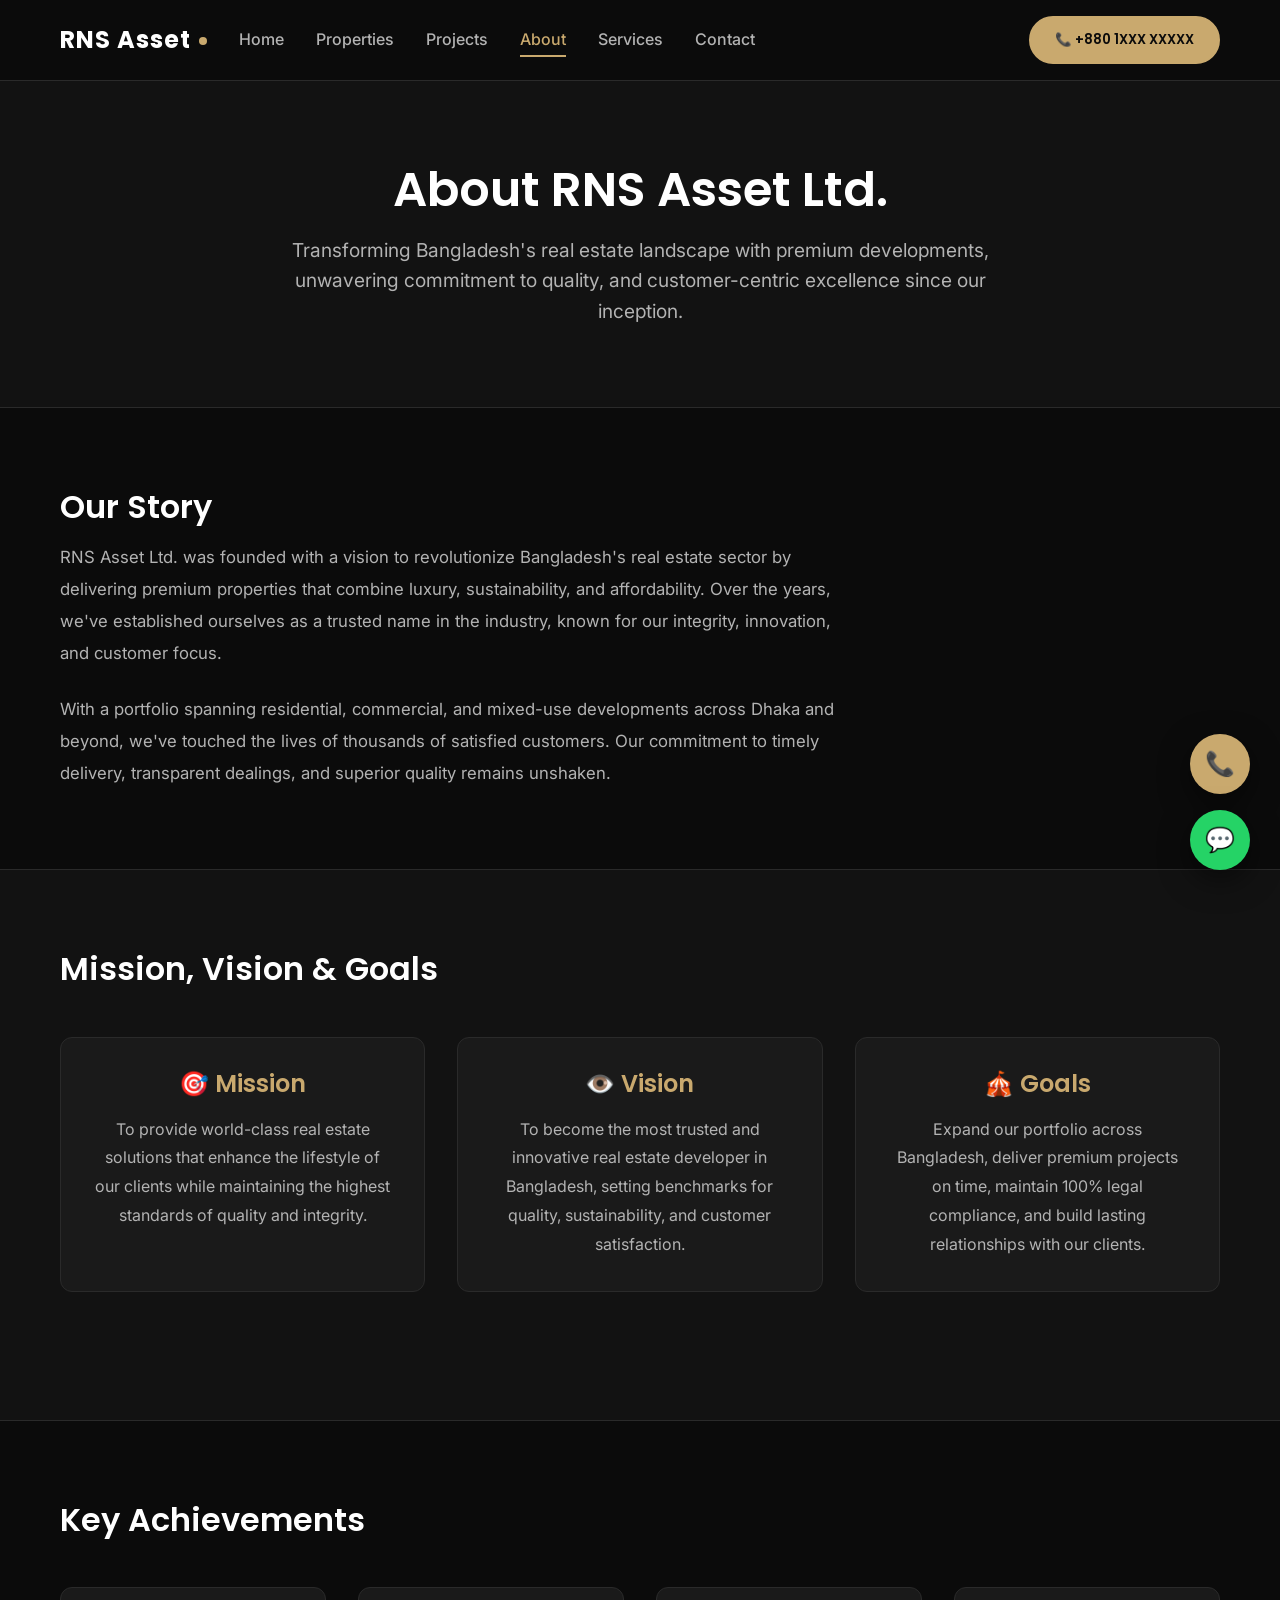
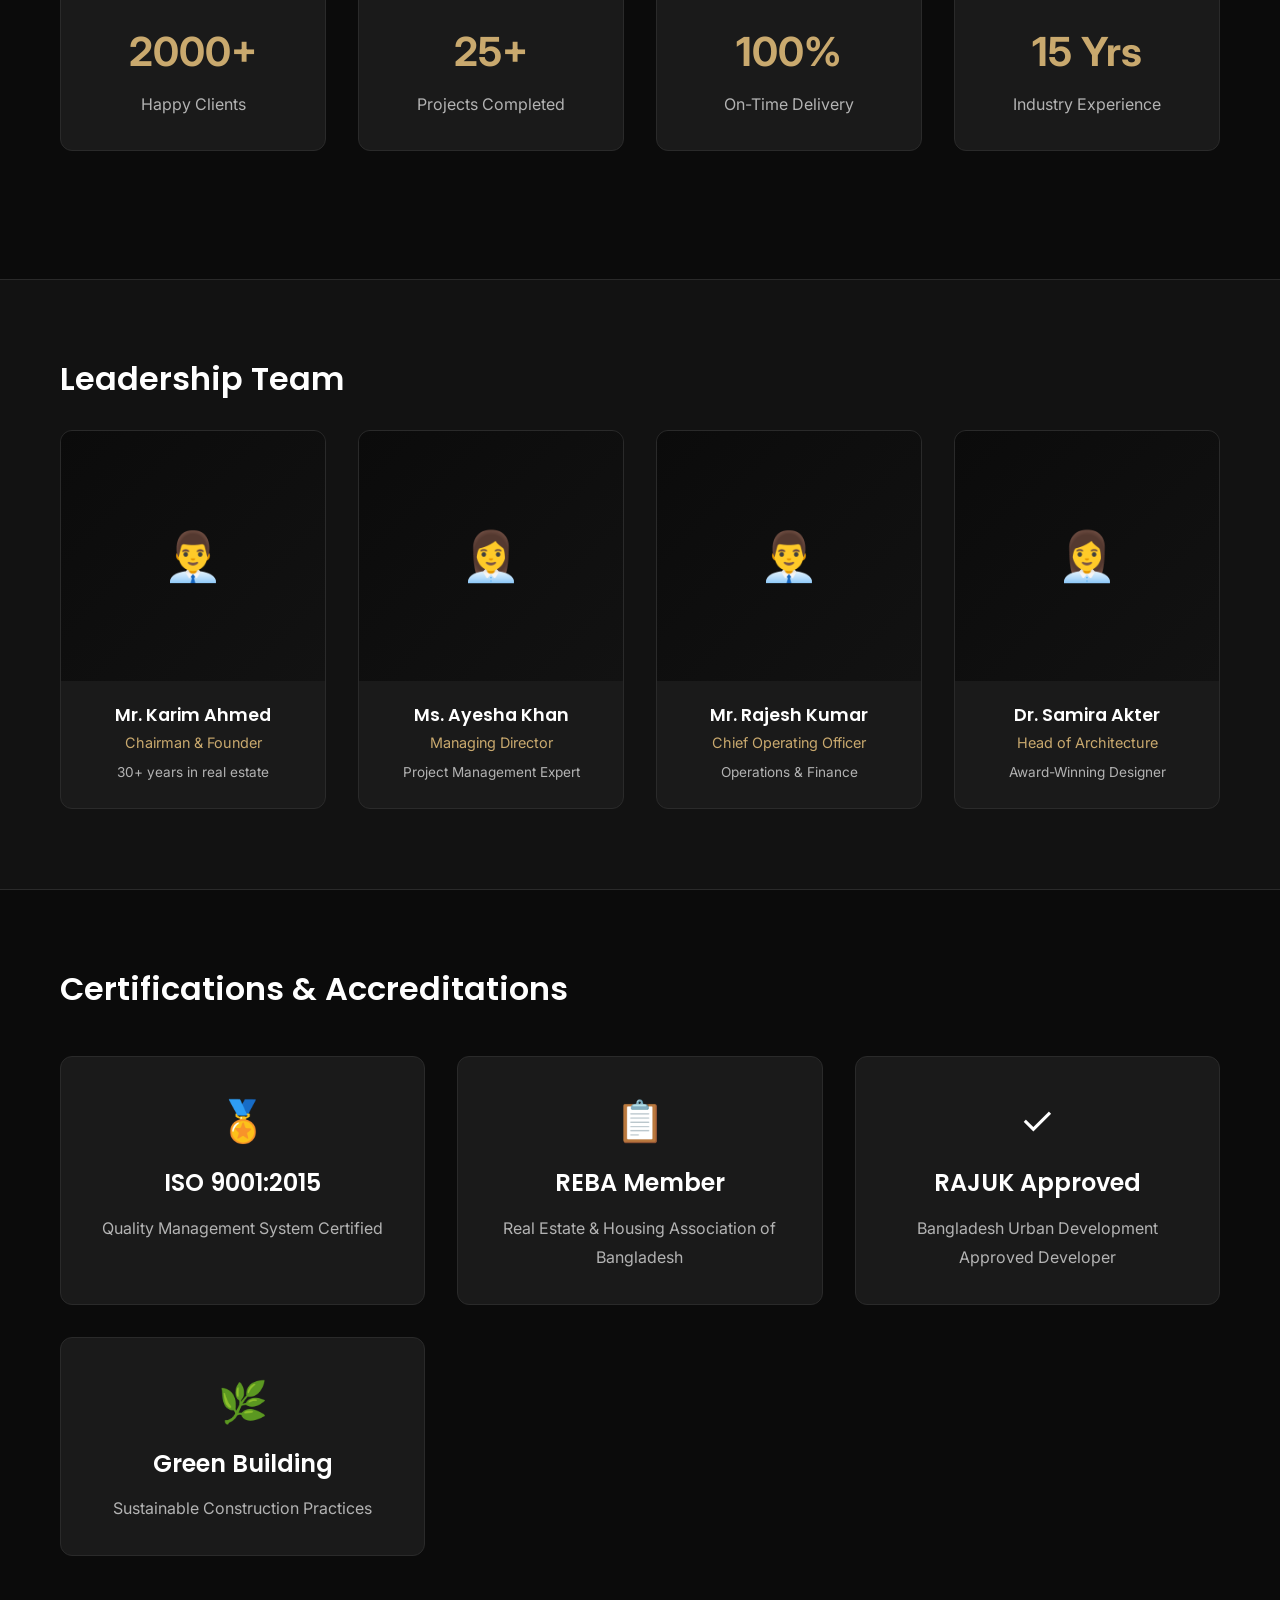
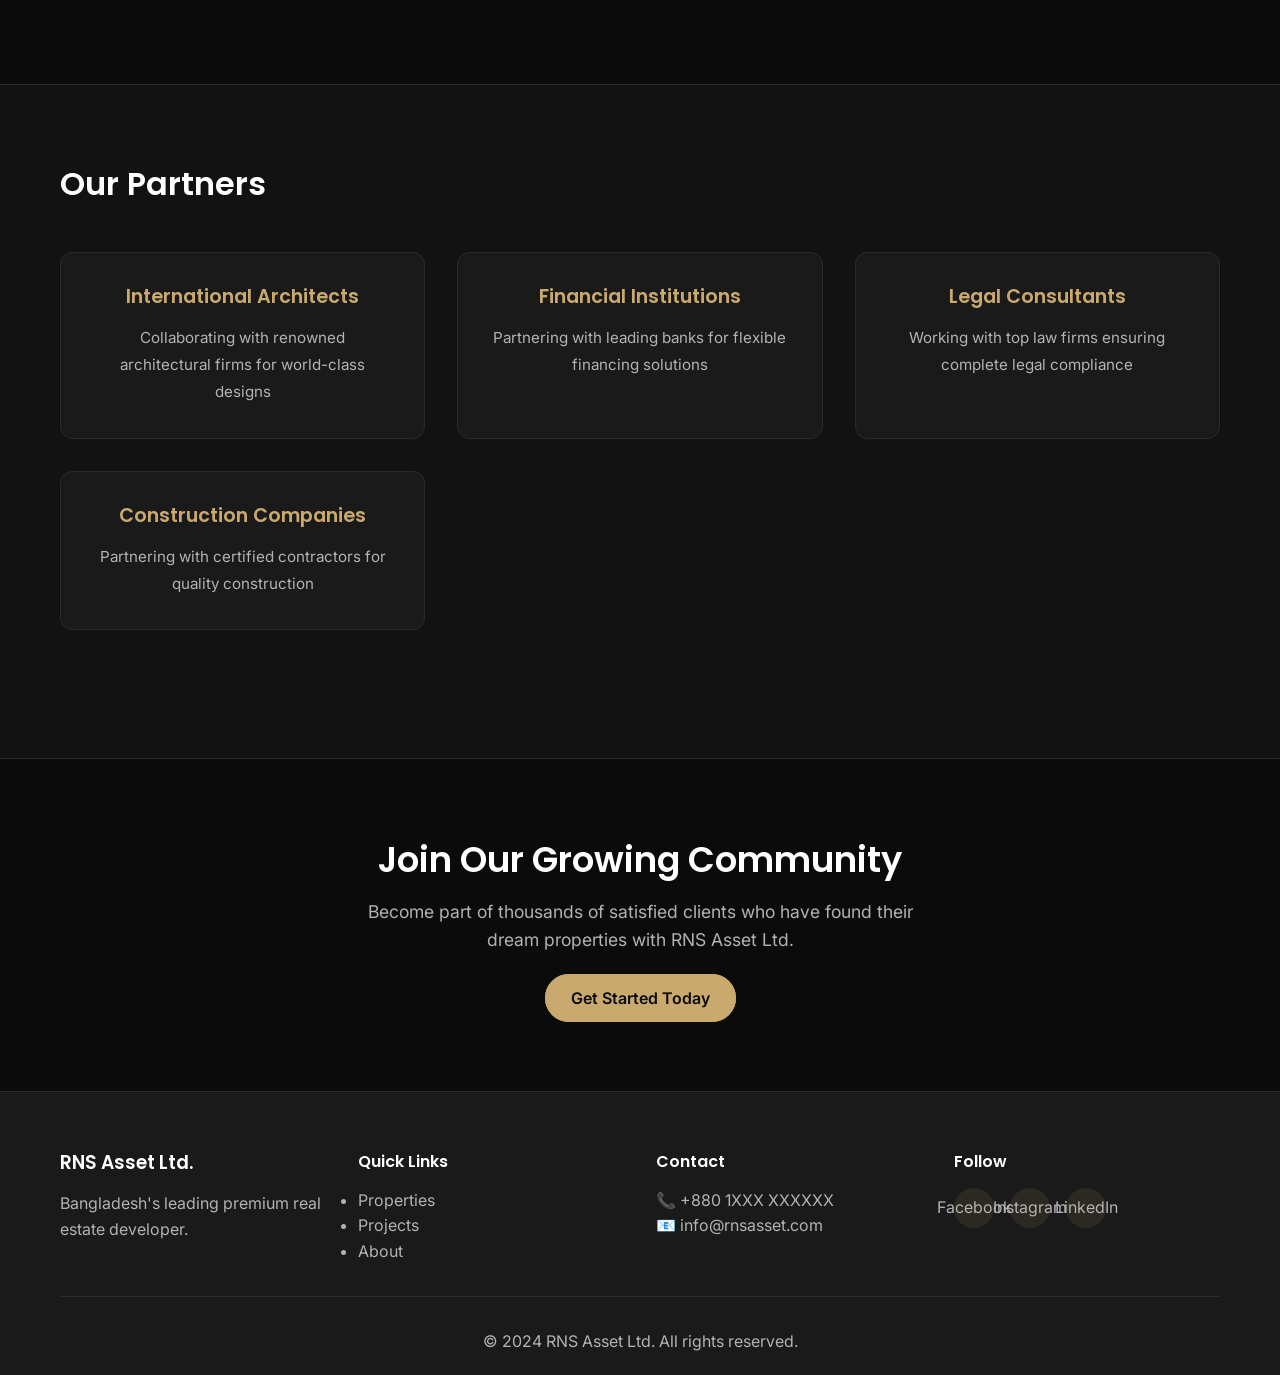
==== about.html @ ce6c6e33 "add updated code" ====
<!DOCTYPE html>
<html lang="en">
<head>
    <meta charset="UTF-8">
    <meta name="viewport" content="width=device-width, initial-scale=1.0">
    <title>About Us - RNS Asset Ltd.</title>
    <link rel="preconnect" href="https://fonts.googleapis.com">
    <link rel="preconnect" href="https://fonts.gstatic.com" crossorigin>
    <link href="https://fonts.googleapis.com/css2?family=Poppins:wght@300;400;500;600;700&family=Inter:wght@300;400;500;600&display=swap" rel="stylesheet">
    <link rel="stylesheet" href="styles.css">
    <style>
        .about-hero {
            padding: 80px 0;
            text-align: center;
        }

        .about-hero h1 {
            font-size: 3rem;
            margin-bottom: 1rem;
        }

        .about-hero p {
            font-size: 1.2rem;
            color: var(--text-secondary);
            max-width: 700px;
            margin: 0 auto;
        }

        .mission-vision-goals {
            display: grid;
            grid-template-columns: repeat(auto-fit, minmax(300px, 1fr));
            gap: 2rem;
            margin: 3rem 0;
        }

        .mvg-card {
            background-color: var(--card-bg);
            border: 1px solid var(--border-color);
            border-radius: 12px;
            padding: 2rem;
            text-align: center;
        }

        .mvg-card h3 {
            font-size: 1.5rem;
            margin-bottom: 1rem;
            color: var(--accent);
        }

        .mvg-card p {
            color: var(--text-secondary);
            line-height: 1.8;
        }

        .team-grid {
            display: grid;
            grid-template-columns: repeat(auto-fit, minmax(250px, 1fr));
            gap: 2rem;
            margin-top: 2rem;
        }

        .team-member {
            background-color: var(--card-bg);
            border: 1px solid var(--border-color);
            border-radius: 12px;
            overflow: hidden;
            transition: var(--transition);
            text-align: center;
        }

        .team-member:hover {
            transform: translateY(-5px);
            border-color: var(--accent);
        }

        .team-member-avatar {
            width: 100%;
            height: 250px;
            background: linear-gradient(135deg, var(--primary-bg), var(--secondary-bg));
            display: flex;
            align-items: center;
            justify-content: center;
            font-size: 3rem;
        }

        .team-member-info {
            padding: 1.5rem;
        }

        .team-member-info h4 {
            font-size: 1.1rem;
            margin-bottom: 0.3rem;
        }

        .team-member-info p {
            color: var(--accent);
            font-size: 0.9rem;
        }

        .stats-grid {
            display: grid;
            grid-template-columns: repeat(auto-fit, minmax(200px, 1fr));
            gap: 2rem;
            margin: 3rem 0;
        }

        .stat {
            background-color: var(--card-bg);
            border: 1px solid var(--border-color);
            border-radius: 12px;
            padding: 2rem;
            text-align: center;
        }

        .stat-number {
            font-size: 2.5rem;
            font-weight: 700;
            color: var(--accent);
        }

        .stat-label {
            color: var(--text-secondary);
            margin-top: 0.5rem;
        }

        .page-title {
            font-size: 2rem;
            margin-bottom: 1rem;
        }

        section + section {
            border-top: 1px solid var(--border-color);
        }
    </style>
</head>
<body>
    <!-- Navigation -->
    <nav class="navbar">
        <div class="container">
            <div class="nav-wrapper">
                <div class="logo"><h1>RNS Asset</h1></div>
                <ul class="nav-menu" id="navMenu">
                    <li><a href="index.html">Home</a></li>
                    <li><a href="properties.html">Properties</a></li>
                    <li><a href="projects.html">Projects</a></li>
                    <li><a href="about.html" class="active">About</a></li>
                    <li><a href="services.html">Services</a></li>
                    <li><a href="contact.html">Contact</a></li>
                </ul>
                <button class="cta-button primary-btn">📞 +880 1XXX XXXXX</button>
                <div class="hamburger" id="hamburger">
                    <span></span><span></span><span></span>
                </div>
            </div>
        </div>
    </nav>

    <!-- About Hero -->
    <section style="background-color: var(--secondary-bg);">
        <div class="container">
            <div class="about-hero">
                <h1>About RNS Asset Ltd.</h1>
                <p>
                    Transforming Bangladesh's real estate landscape with premium developments,
                    unwavering commitment to quality, and customer-centric excellence since our inception.
                </p>
            </div>
        </div>
    </section>

    <!-- Company Overview -->
    <section style="background-color: var(--primary-bg); padding: 80px 0;">
        <div class="container">
            <h2 class="page-title">Our Story</h2>
            <p style="color: var(--text-secondary); line-height: 1.9; font-size: 1.05rem; max-width: 800px;">
                RNS Asset Ltd. was founded with a vision to revolutionize Bangladesh's real estate sector by delivering premium properties
                that combine luxury, sustainability, and affordability. Over the years, we've established ourselves as a trusted name in the industry,
                known for our integrity, innovation, and customer focus.
            </p>
            <p style="color: var(--text-secondary); line-height: 1.9; font-size: 1.05rem; max-width: 800px; margin-top: 1.5rem;">
                With a portfolio spanning residential, commercial, and mixed-use developments across Dhaka and beyond, we've touched the lives
                of thousands of satisfied customers. Our commitment to timely delivery, transparent dealings, and superior quality remains unshaken.
            </p>
        </div>
    </section>

    <!-- Mission, Vision, Goals -->
    <section style="background-color: var(--secondary-bg); padding: 80px 0;">
        <div class="container">
            <h2 class="page-title">Mission, Vision & Goals</h2>
            <div class="mission-vision-goals">
                <div class="mvg-card">
                    <h3>🎯 Mission</h3>
                    <p>
                        To provide world-class real estate solutions that enhance the lifestyle of our clients
                        while maintaining the highest standards of quality and integrity.
                    </p>
                </div>
                <div class="mvg-card">
                    <h3>👁️ Vision</h3>
                    <p>
                        To become the most trusted and innovative real estate developer in Bangladesh,
                        setting benchmarks for quality, sustainability, and customer satisfaction.
                    </p>
                </div>
                <div class="mvg-card">
                    <h3>🎪 Goals</h3>
                    <p>
                        Expand our portfolio across Bangladesh, deliver premium projects on time,
                        maintain 100% legal compliance, and build lasting relationships with our clients.
                    </p>
                </div>
            </div>
        </div>
    </section>

    <!-- Key Achievements -->
    <section style="background-color: var(--primary-bg); padding: 80px 0;">
        <div class="container">
            <h2 class="page-title">Key Achievements</h2>
            <div class="stats-grid">
                <div class="stat">
                    <div class="stat-number">2000+</div>
                    <div class="stat-label">Happy Clients</div>
                </div>
                <div class="stat">
                    <div class="stat-number">25+</div>
                    <div class="stat-label">Projects Completed</div>
                </div>
                <div class="stat">
                    <div class="stat-number">100%</div>
                    <div class="stat-label">On-Time Delivery</div>
                </div>
                <div class="stat">
                    <div class="stat-number">15 Yrs</div>
                    <div class="stat-label">Industry Experience</div>
                </div>
            </div>
        </div>
    </section>

    <!-- Management Team -->
    <section style="background-color: var(--secondary-bg); padding: 80px 0;">
        <div class="container">
            <h2 class="page-title">Leadership Team</h2>
            <div class="team-grid">
                <div class="team-member">
                    <div class="team-member-avatar">👨‍💼</div>
                    <div class="team-member-info">
                        <h4>Mr. Karim Ahmed</h4>
                        <p>Chairman & Founder</p>
                        <p style="color: var(--text-secondary); font-size: 0.85rem; margin-top: 0.5rem;">
                            30+ years in real estate
                        </p>
                    </div>
                </div>
                <div class="team-member">
                    <div class="team-member-avatar">👩‍💼</div>
                    <div class="team-member-info">
                        <h4>Ms. Ayesha Khan</h4>
                        <p>Managing Director</p>
                        <p style="color: var(--text-secondary); font-size: 0.85rem; margin-top: 0.5rem;">
                            Project Management Expert
                        </p>
                    </div>
                </div>
                <div class="team-member">
                    <div class="team-member-avatar">👨‍💼</div>
                    <div class="team-member-info">
                        <h4>Mr. Rajesh Kumar</h4>
                        <p>Chief Operating Officer</p>
                        <p style="color: var(--text-secondary); font-size: 0.85rem; margin-top: 0.5rem;">
                            Operations & Finance
                        </p>
                    </div>
                </div>
                <div class="team-member">
                    <div class="team-member-avatar">👩‍💼</div>
                    <div class="team-member-info">
                        <h4>Dr. Samira Akter</h4>
                        <p>Head of Architecture</p>
                        <p style="color: var(--text-secondary); font-size: 0.85rem; margin-top: 0.5rem;">
                            Award-Winning Designer
                        </p>
                    </div>
                </div>
            </div>
        </div>
    </section>

    <!-- Certifications -->
    <section style="background-color: var(--primary-bg); padding: 80px 0;">
        <div class="container">
            <h2 class="page-title">Certifications & Accreditations</h2>
            <div class="mission-vision-goals">
                <div class="mvg-card">
                    <div style="font-size: 2.5rem; margin-bottom: 1rem;">🏅</div>
                    <h3 style="color: var(--text-primary);">ISO 9001:2015</h3>
                    <p>Quality Management System Certified</p>
                </div>
                <div class="mvg-card">
                    <div style="font-size: 2.5rem; margin-bottom: 1rem;">📋</div>
                    <h3 style="color: var(--text-primary);">REBA Member</h3>
                    <p>Real Estate & Housing Association of Bangladesh</p>
                </div>
                <div class="mvg-card">
                    <div style="font-size: 2.5rem; margin-bottom: 1rem;">✓</div>
                    <h3 style="color: var(--text-primary);">RAJUK Approved</h3>
                    <p>Bangladesh Urban Development Approved Developer</p>
                </div>
                <div class="mvg-card">
                    <div style="font-size: 2.5rem; margin-bottom: 1rem;">🌿</div>
                    <h3 style="color: var(--text-primary);">Green Building</h3>
                    <p>Sustainable Construction Practices</p>
                </div>
            </div>
        </div>
    </section>

    <!-- Partners -->
    <section style="background-color: var(--secondary-bg); padding: 80px 0;">
        <div class="container">
            <h2 class="page-title">Our Partners</h2>
            <div class="mission-vision-goals">
                <div class="mvg-card">
                    <h3 style="color: var(--accent); font-size: 1.2rem;">International Architects</h3>
                    <p style="font-size: 0.95rem;">Collaborating with renowned architectural firms for world-class designs</p>
                </div>
                <div class="mvg-card">
                    <h3 style="color: var(--accent); font-size: 1.2rem;">Financial Institutions</h3>
                    <p style="font-size: 0.95rem;">Partnering with leading banks for flexible financing solutions</p>
                </div>
                <div class="mvg-card">
                    <h3 style="color: var(--accent); font-size: 1.2rem;">Legal Consultants</h3>
                    <p style="font-size: 0.95rem;">Working with top law firms ensuring complete legal compliance</p>
                </div>
                <div class="mvg-card">
                    <h3 style="color: var(--accent); font-size: 1.2rem;">Construction Companies</h3>
                    <p style="font-size: 0.95rem;">Partnering with certified contractors for quality construction</p>
                </div>
            </div>
        </div>
    </section>

    <!-- CTA -->
    <section style="background-color: var(--primary-bg); padding: 80px 0; text-align: center;">
        <div class="container">
            <h2 style="font-size: 2.2rem; margin-bottom: 1rem;">Join Our Growing Community</h2>
            <p style="color: var(--text-secondary); font-size: 1.1rem; margin-bottom: 2rem; max-width: 600px; margin-left: auto; margin-right: auto;">
                Become part of thousands of satisfied clients who have found their dream properties with RNS Asset Ltd.
            </p>
            <a href="contact.html" class="cta-button primary-btn">Get Started Today</a>
        </div>
    </section>

    <!-- Footer -->
    <footer class="footer">
        <div class="container">
            <div class="footer-grid">
                <div class="footer-col">
                    <h3>RNS Asset Ltd.</h3>
                    <p>Bangladesh's leading premium real estate developer.</p>
                </div>
                <div class="footer-col">
                    <h4>Quick Links</h4>
                    <ul>
                        <li><a href="properties.html">Properties</a></li>
                        <li><a href="projects.html">Projects</a></li>
                        <li><a href="about.html">About</a></li>
                    </ul>
                </div>
                <div class="footer-col">
                    <h4>Contact</h4>
                    <p>📞 +880 1XXX XXXXXX</p>
                    <p>📧 info@rnsasset.com</p>
                </div>
                <div class="footer-col">
                    <h4>Follow</h4>
                    <div class="social-links">
                        <a href="#">Facebook</a>
                        <a href="#">Instagram</a>
                        <a href="#">LinkedIn</a>
                    </div>
                </div>
            </div>
            <div class="footer-bottom">
                <p>&copy; 2024 RNS Asset Ltd. All rights reserved.</p>
            </div>
        </div>
    </footer>

    <div class="floating-cta" id="floatingCta">
        <a href="tel:+8801700000000" class="floating-btn call">📞</a>
        <a href="https://wa.me/8801700000000" class="floating-btn whatsapp">💬</a>
    </div>

    <script src="script.js"></script>
</body>
</html>
---- styles.css ----
/* ====================================
   DARK LUXURY REAL ESTATE THEME
   RNS Asset Ltd. - Bangladesh
   ==================================== */

/* CSS Variables */
:root {
    --primary-bg: #0B0B0B;
    --secondary-bg: #121212;
    --card-bg: #1A1A1A;
    --text-primary: #FFFFFF;
    --text-secondary: #B3B3B3;
    --accent: #C9A96E;
    --accent-hover: #D4B896;
    --border-color: #2A2A2A;
    --transition: all 0.3s ease;
}

/* Reset & Base Styles */
* {
    margin: 0;
    padding: 0;
    box-sizing: border-box;
}

html {
    scroll-behavior: smooth;
    font-size: 16px;
}

body {
    font-family: 'Inter', sans-serif;
    background-color: var(--primary-bg);
    color: var(--text-primary);
    line-height: 1.6;
    overflow-x: hidden;
}

h1, h2, h3, h4, h5, h6 {
    font-family: 'Poppins', sans-serif;
    font-weight: 600;
    line-height: 1.2;
}

a {
    color: inherit;
    text-decoration: none;
    transition: var(--transition);
}

button {
    cursor: pointer;
    border: none;
    font-family: 'Poppins', sans-serif;
}

.container {
    max-width: 1200px;
    margin: 0 auto;
    padding: 0 20px;
}

/* ====================================
   NAVIGATION
   ==================================== */

.navbar {
    position: sticky;
    top: 0;
    z-index: 1000;
    background-color: var(--primary-bg);
    border-bottom: 1px solid var(--border-color);
    backdrop-filter: blur(10px);
    padding: 1rem 0;
}

.nav-wrapper {
    display: flex;
    justify-content: space-between;
    align-items: center;
    gap: 2rem;
}

.logo h1 {
    font-size: 1.5rem;
    color: var(--text-primary);
    font-weight: 700;
    letter-spacing: 1px;
}

.logo h1::after {
    content: '';
    display: inline-block;
    width: 8px;
    height: 8px;
    background-color: var(--accent);
    border-radius: 50%;
    margin-left: 0.5rem;
    vertical-align: middle;
}

.nav-menu {
    display: flex;
    list-style: none;
    gap: 2rem;
    flex: 1;
}

.nav-menu a {
    color: var(--text-secondary);
    font-weight: 500;
    position: relative;
    padding-bottom: 0.5rem;
}

.nav-menu a::after {
    content: '';
    position: absolute;
    bottom: 0;
    left: 0;
    width: 0;
    height: 2px;
    background-color: var(--accent);
    transition: width 0.3s ease;
}

.nav-menu a:hover::after,
.nav-menu a.active::after {
    width: 100%;
}

.nav-menu a:hover,
.nav-menu a.active {
    color: var(--accent);
}

.primary-btn {
    background-color: var(--accent);
    color: var(--primary-bg);
    padding: 0.75rem 1.5rem;
    border-radius: 50px;
    font-weight: 600;
    transition: var(--transition);
    border: 2px solid var(--accent);
    white-space: nowrap;
}

.primary-btn:hover {
    background-color: var(--accent-hover);
    border-color: var(--accent-hover);
    transform: translateY(-2px);
    box-shadow: 0 10px 30px rgba(201, 169, 110, 0.3);
}

.secondary-btn {
    background-color: transparent;
    color: var(--text-primary);
    border: 2px solid var(--accent);
    padding: 0.75rem 1.5rem;
    border-radius: 50px;
    font-weight: 600;
    transition: var(--transition);
}

.secondary-btn:hover {
    background-color: var(--accent);
    color: var(--primary-bg);
}

.hamburger {
    display: none;
    flex-direction: column;
    gap: 0.4rem;
    cursor: pointer;
}

.hamburger span {
    width: 25px;
    height: 3px;
    background-color: var(--text-primary);
    border-radius: 2px;
    transition: var(--transition);
}

/* ====================================
   HERO SECTION
   ==================================== */

.hero {
    position: relative;
    min-height: 100vh;
    display: flex;
    align-items: center;
    justify-content: center;
    background: linear-gradient(135deg, var(--primary-bg) 0%, var(--secondary-bg) 100%);
    overflow: hidden;
    padding: 100px 0 80px;
}

.hero-background {
    position: absolute;
    top: 0;
    left: 0;
    right: 0;
    bottom: 0;
    background:
        radial-gradient(circle at 20% 50%, rgba(201, 169, 110, 0.08) 0%, transparent 50%),
        radial-gradient(circle at 80% 80%, rgba(201, 169, 110, 0.05) 0%, transparent 50%);
    z-index: 0;
}

.hero .container {
    position: relative;
    z-index: 1;
}

.hero-content {
    max-width: 700px;
}

.hero-title {
    font-size: 3.5rem;
    font-weight: 700;
    line-height: 1.2;
    margin-bottom: 1.5rem;
    color: var(--text-primary);
}

.hero-subtitle {
    font-size: 1.2rem;
    color: var(--text-secondary);
    margin-bottom: 2.5rem;
    line-height: 1.8;
}

.search-bar {
    display: flex;
    gap: 0.5rem;
    flex-wrap: wrap;
    background-color: var(--card-bg);
    padding: 1.5rem;
    border-radius: 12px;
    border: 1px solid var(--border-color);
    box-shadow: 0 20px 60px rgba(0, 0, 0, 0.5);
}

.search-bar input,
.search-bar select {
    flex: 1;
    min-width: 150px;
    padding: 0.75rem 1rem;
    background-color: var(--secondary-bg);
    border: 1px solid var(--border-color);
    border-radius: 8px;
    color: var(--text-primary);
    font-family: 'Inter', sans-serif;
    transition: var(--transition);
}

.search-bar input::placeholder {
    color: var(--text-secondary);
}

.search-bar input:focus,
.search-bar select:focus {
    outline: none;
    border-color: var(--accent);
    background-color: rgba(201, 169, 110, 0.05);
}

/* ====================================
   FEATURED PROPERTIES SECTION
   ==================================== */

.featured-section {
    background-color: var(--secondary-bg);
    padding: 80px 0;
}

.section-header {
    text-align: center;
    margin-bottom: 3rem;
}

.section-header h2 {
    font-size: 2.5rem;
    margin-bottom: 0.5rem;
    color: var(--text-primary);
}

.section-header p {
    font-size: 1.1rem;
    color: var(--text-secondary);
}

.properties-grid {
    display: grid;
    grid-template-columns: repeat(auto-fit, minmax(350px, 1fr));
    gap: 2rem;
}

.property-card {
    background-color: var(--card-bg);
    border-radius: 12px;
    overflow: hidden;
    border: 1px solid var(--border-color);
    transition: var(--transition);
}

.property-card:hover {
    transform: translateY(-10px);
    border-color: var(--accent);
    box-shadow: 0 20px 50px rgba(201, 169, 110, 0.2);
}

.property-image {
    position: relative;
    height: 280px;
    background: linear-gradient(135deg, var(--primary-bg), var(--secondary-bg));
    display: flex;
    align-items: center;
    justify-content: center;
    overflow: hidden;
}

.image-placeholder {
    font-size: 4rem;
    opacity: 0.8;
    transition: var(--transition);
}

.property-card:hover .image-placeholder {
    transform: scale(1.1);
}

.property-badge {
    position: absolute;
    top: 1rem;
    left: 1rem;
    background-color: var(--accent);
    color: var(--primary-bg);
    padding: 0.5rem 1rem;
    border-radius: 50px;
    font-size: 0.85rem;
    font-weight: 600;
    text-transform: uppercase;
    letter-spacing: 0.5px;
}

.property-badge.new {
    background-color: #4CAF50;
}

.property-info {
    padding: 1.5rem;
}

.property-info h3 {
    font-size: 1.3rem;
    margin-bottom: 0.5rem;
    color: var(--text-primary);
}

.location {
    color: var(--text-secondary);
    font-size: 0.95rem;
    margin-bottom: 1.2rem;
}

.property-details {
    display: flex;
    justify-content: space-around;
    gap: 1rem;
    padding: 1rem 0;
    border-top: 1px solid var(--border-color);
    border-bottom: 1px solid var(--border-color);
    margin-bottom: 1rem;
    font-size: 0.9rem;
    font-weight: 600;
    color: var(--text-secondary);
    text-align: center;
}

.property-footer {
    display: flex;
    justify-content: space-between;
    align-items: center;
}

.price {
    font-size: 1.3rem;
    font-weight: 700;
    color: var(--accent);
}

.view-btn {
    color: var(--accent);
    font-weight: 600;
    font-size: 0.95rem;
    transition: var(--transition);
}

.view-btn:hover {
    color: var(--accent-hover);
    transform: translateX(5px);
}

/* ====================================
   WHY CHOOSE US SECTION
   ==================================== */

.why-choose-section {
    background-color: var(--primary-bg);
    padding: 80px 0;
}

.features-grid {
    display: grid;
    grid-template-columns: repeat(auto-fit, minmax(300px, 1fr));
    gap: 2rem;
}

.feature-card {
    background-color: var(--card-bg);
    padding: 2rem;
    border-radius: 12px;
    border: 1px solid var(--border-color);
    text-align: center;
    transition: var(--transition);
}

.feature-card:hover {
    background-color: rgba(201, 169, 110, 0.08);
    border-color: var(--accent);
    transform: translateY(-5px);
}

.feature-icon {
    font-size: 2.5rem;
    margin-bottom: 1rem;
    background-color: rgba(201, 169, 110, 0.1);
    width: 60px;
    height: 60px;
    display: flex;
    align-items: center;
    justify-content: center;
    border-radius: 50%;
    margin-left: auto;
    margin-right: auto;
}

.feature-card h3 {
    font-size: 1.2rem;
    margin-bottom: 0.8rem;
    color: var(--text-primary);
}

.feature-card p {
    color: var(--text-secondary);
    line-height: 1.6;
}

/* ====================================
   TESTIMONIALS SECTION
   ==================================== */

.testimonials-section {
    background-color: var(--secondary-bg);
    padding: 80px 0;
}

.testimonials-grid {
    display: grid;
    grid-template-columns: repeat(auto-fit, minmax(320px, 1fr));
    gap: 2rem;
}

.testimonial-card {
    background-color: var(--card-bg);
    padding: 2rem;
    border-radius: 12px;
    border: 1px solid var(--border-color);
    transition: var(--transition);
}

.testimonial-card:hover {
    border-color: var(--accent);
    transform: translateY(-5px);
}

.stars {
    color: var(--accent);
    font-size: 1.1rem;
    margin-bottom: 1rem;
    letter-spacing: 2px;
}

.testimonial-card p {
    color: var(--text-secondary);
    line-height: 1.8;
    margin-bottom: 1.5rem;
    font-style: italic;
}

.client-info h4 {
    color: var(--text-primary);
    margin-bottom: 0.3rem;
}

.client-info p {
    color: var(--accent);
    font-size: 0.9rem;
    font-style: normal;
}

/* ====================================
   CTA SECTION
   ==================================== */

.cta-section {
    background: linear-gradient(135deg, var(--card-bg), rgba(201, 169, 110, 0.1));
    padding: 80px 0;
    text-align: center;
    border-top: 1px solid var(--border-color);
    border-bottom: 1px solid var(--border-color);
}

.cta-section h2 {
    font-size: 2.2rem;
    margin-bottom: 1rem;
}

.cta-section p {
    color: var(--text-secondary);
    font-size: 1.1rem;
    margin-bottom: 2rem;
    max-width: 600px;
    margin-left: auto;
    margin-right: auto;
}

.cta-buttons {
    display: flex;
    gap: 1rem;
    justify-content: center;
    flex-wrap: wrap;
}

/* ====================================
   FAQ SECTION
   ==================================== */

.faq-section {
    background-color: var(--primary-bg);
    padding: 80px 0;
}

.faq-container {
    max-width: 700px;
    margin: 0 auto;
}

.faq-item {
    background-color: var(--card-bg);
    border: 1px solid var(--border-color);
    border-radius: 12px;
    padding: 1.5rem;
    margin-bottom: 1rem;
    cursor: pointer;
    transition: var(--transition);
}

.faq-item:hover {
    border-color: var(--accent);
}

.faq-question {
    color: var(--text-primary);
    font-size: 1rem;
    margin-bottom: 0.5rem;
    user-select: none;
}

.faq-question::before {
    content: '▶ ';
    color: var(--accent);
    margin-right: 0.5rem;
    transition: var(--transition);
}

.faq-item.active .faq-question::before {
    content: '▼ ';
    transform: rotate(180deg);
}

.faq-answer {
    color: var(--text-secondary);
    max-height: 0;
    overflow: hidden;
    transition: max-height 0.3s ease;
    line-height: 1.8;
}

.faq-item.active .faq-answer {
    max-height: 500px;
    margin-top: 1rem;
}

/* ====================================
   FOOTER
   ==================================== */

.footer {
    background-color: var(--card-bg);
    border-top: 1px solid var(--border-color);
    padding: 60px 0 20px;
}

.footer-grid {
    display: grid;
    grid-template-columns: repeat(auto-fit, minmax(250px, 1fr));
    gap: 2rem;
    margin-bottom: 2rem;
}

.footer-col h3, .footer-col h4 {
    color: var(--text-primary);
    margin-bottom: 1rem;
}

.footer-col p, .footer-col ul {
    color: var(--text-secondary);
}

.footer-col a {
    color: var(--text-secondary);
    transition: var(--transition);
}

.footer-col a:hover {
    color: var(--accent);
}

.social-links {
    display: flex;
    gap: 1rem;
}

.social-links a {
    display: inline-block;
    width: 40px;
    height: 40px;
    background-color: rgba(201, 169, 110, 0.1);
    border-radius: 50%;
    display: flex;
    align-items: center;
    justify-content: center;
    transition: var(--transition);
}

.social-links a:hover {
    background-color: var(--accent);
    color: var(--primary-bg);
}

.footer-bottom {
    border-top: 1px solid var(--border-color);
    padding-top: 2rem;
    text-align: center;
    color: var(--text-secondary);
}

/* ====================================
   FLOATING CTA
   ==================================== */

.floating-cta {
    position: fixed;
    bottom: 30px;
    right: 30px;
    display: flex;
    flex-direction: column;
    gap: 1rem;
    z-index: 999;
}

.floating-btn {
    width: 60px;
    height: 60px;
    border-radius: 50%;
    display: flex;
    align-items: center;
    justify-content: center;
    font-size: 1.5rem;
    transition: var(--transition);
    box-shadow: 0 10px 30px rgba(0, 0, 0, 0.5);
    text-decoration: none;
}

.floating-btn.call {
    background-color: var(--accent);
    color: var(--primary-bg);
}

.floating-btn.call:hover {
    background-color: var(--accent-hover);
    transform: scale(1.1) translateY(-5px);
}

.floating-btn.whatsapp {
    background-color: #25D366;
    color: white;
}

.floating-btn.whatsapp:hover {
    background-color: #1fa857;
    transform: scale(1.1) translateY(-5px);
}

/* ====================================
   RESPONSIVE DESIGN
   ==================================== */

@media (max-width: 768px) {
    .nav-menu {
        display: none;
    }

    .hamburger {
        display: flex;
    }

    .hero-title {
        font-size: 2rem;
    }

    .hero-subtitle {
        font-size: 1rem;
    }

    .search-bar {
        flex-direction: column;
    }

    .search-bar input,
    .search-bar select,
    .search-bar button {
        width: 100%;
    }

    .section-header h2 {
        font-size: 1.8rem;
    }

    .cta-section h2 {
        font-size: 1.5rem;
    }

    .properties-grid {
        grid-template-columns: 1fr;
    }

    .floating-cta {
        bottom: 20px;
        right: 20px;
    }

    .floating-btn {
        width: 50px;
        height: 50px;
        font-size: 1.2rem;
    }
}

@media (max-width: 480px) {
    .hero {
        min-height: 80vh;
        padding: 80px 0 60px;
    }

    .hero-title {
        font-size: 1.5rem;
    }

    .section-header h2 {
        font-size: 1.5rem;
    }

    .features-grid {
        grid-template-columns: 1fr;
    }

    .nav-wrapper {
        gap: 1rem;
    }

    .primary-btn {
        padding: 0.6rem 1rem;
        font-size: 0.9rem;
    }
}

/* Animations */
@keyframes slideInUp {
    from {
        opacity: 0;
        transform: translateY(30px);
    }
    to {
        opacity: 1;
        transform: translateY(0);
    }
}

.property-card, .feature-card, .testimonial-card {
    animation: slideInUp 0.6s ease-out forwards;
}

/* Smooth scrollbar */
::-webkit-scrollbar {
    width: 10px;
}

::-webkit-scrollbar-track {
    background: var(--secondary-bg);
}

::-webkit-scrollbar-thumb {
    background: var(--accent);
    border-radius: 5px;
}

::-webkit-scrollbar-thumb:hover {
    background: var(--accent-hover);
}
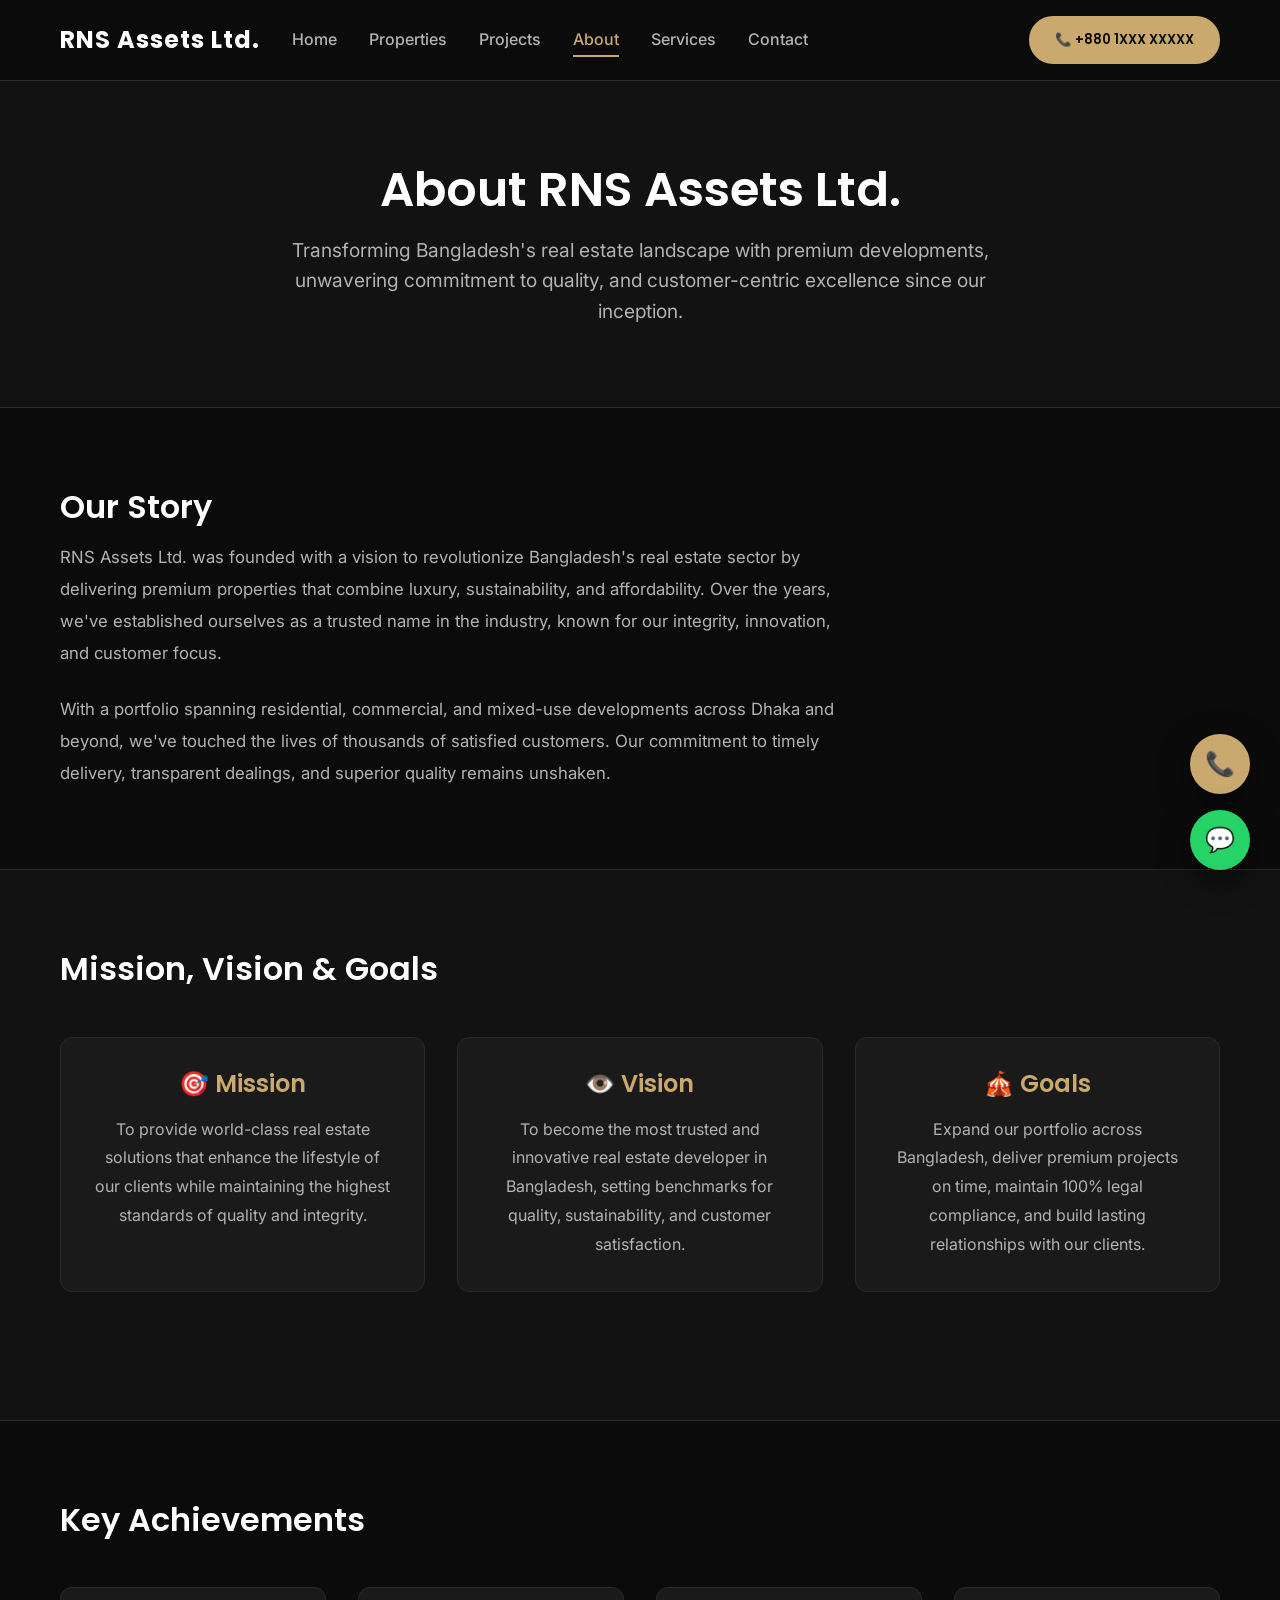
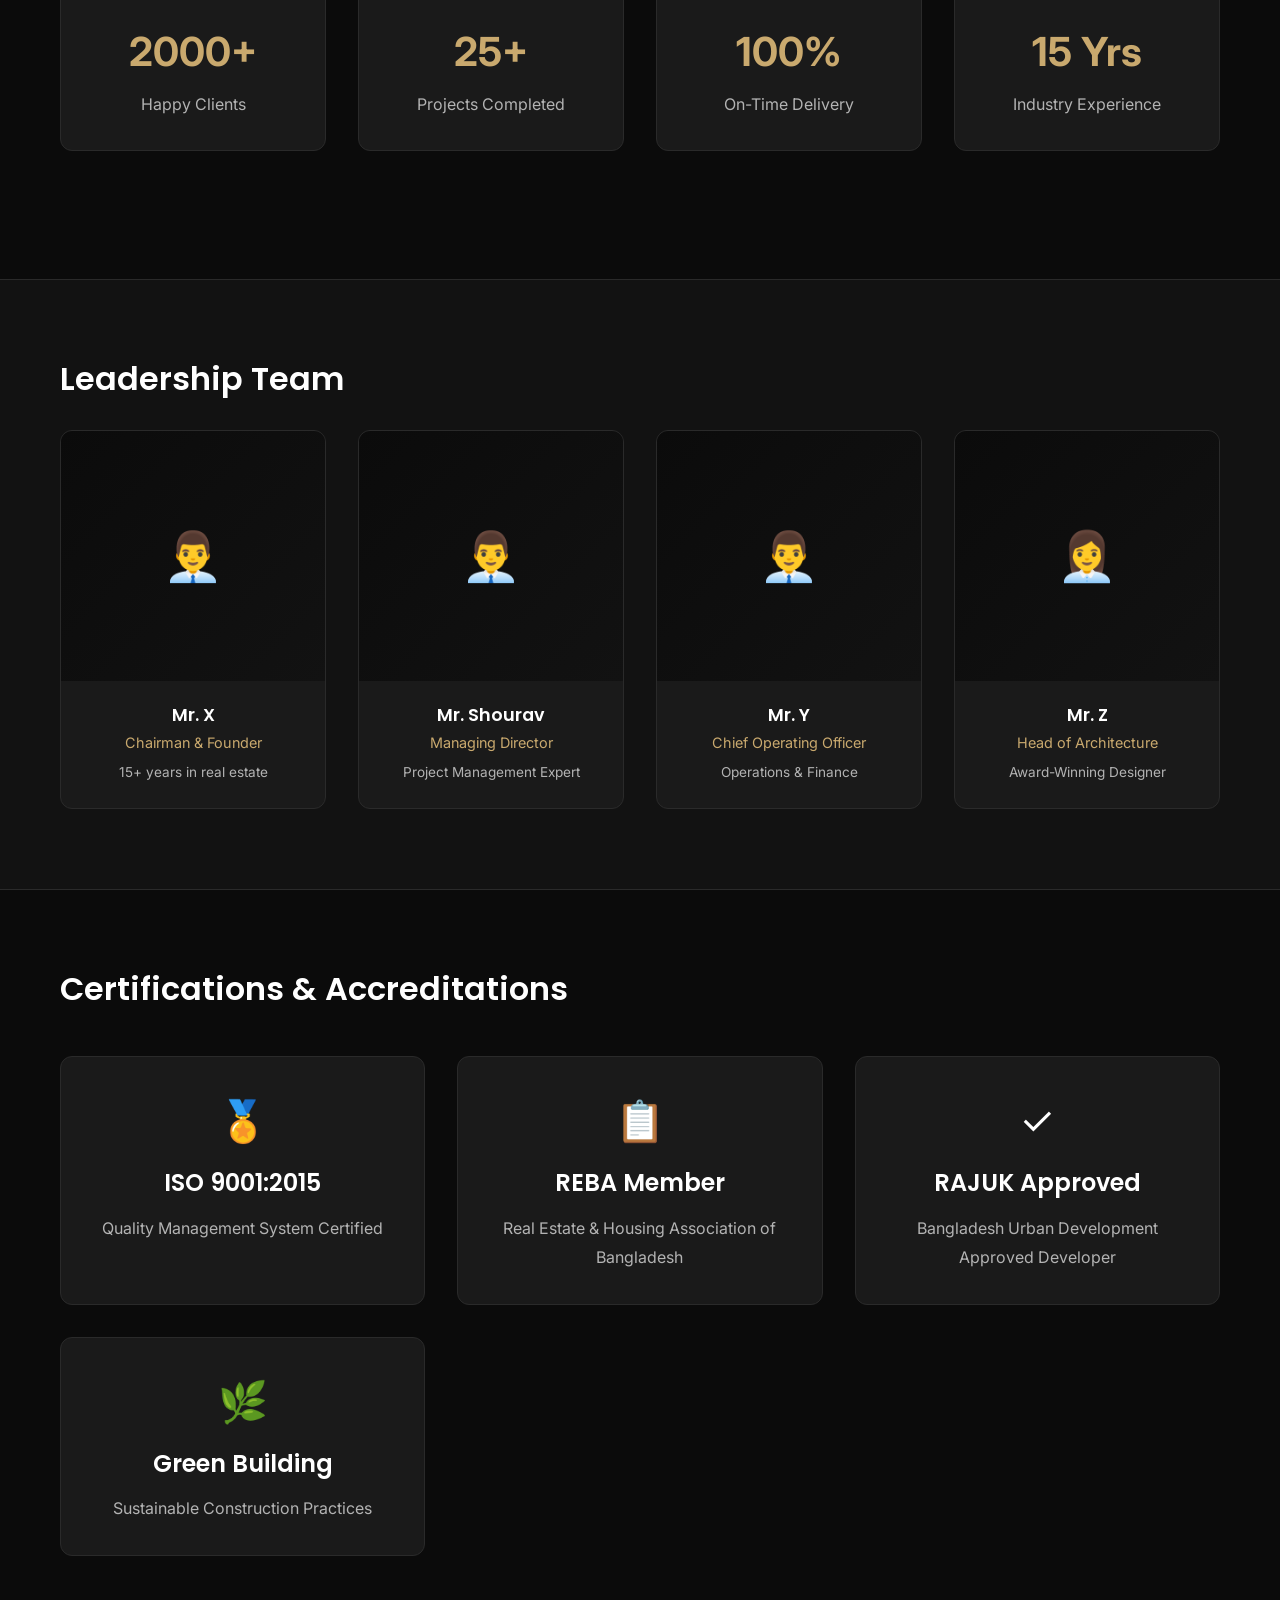
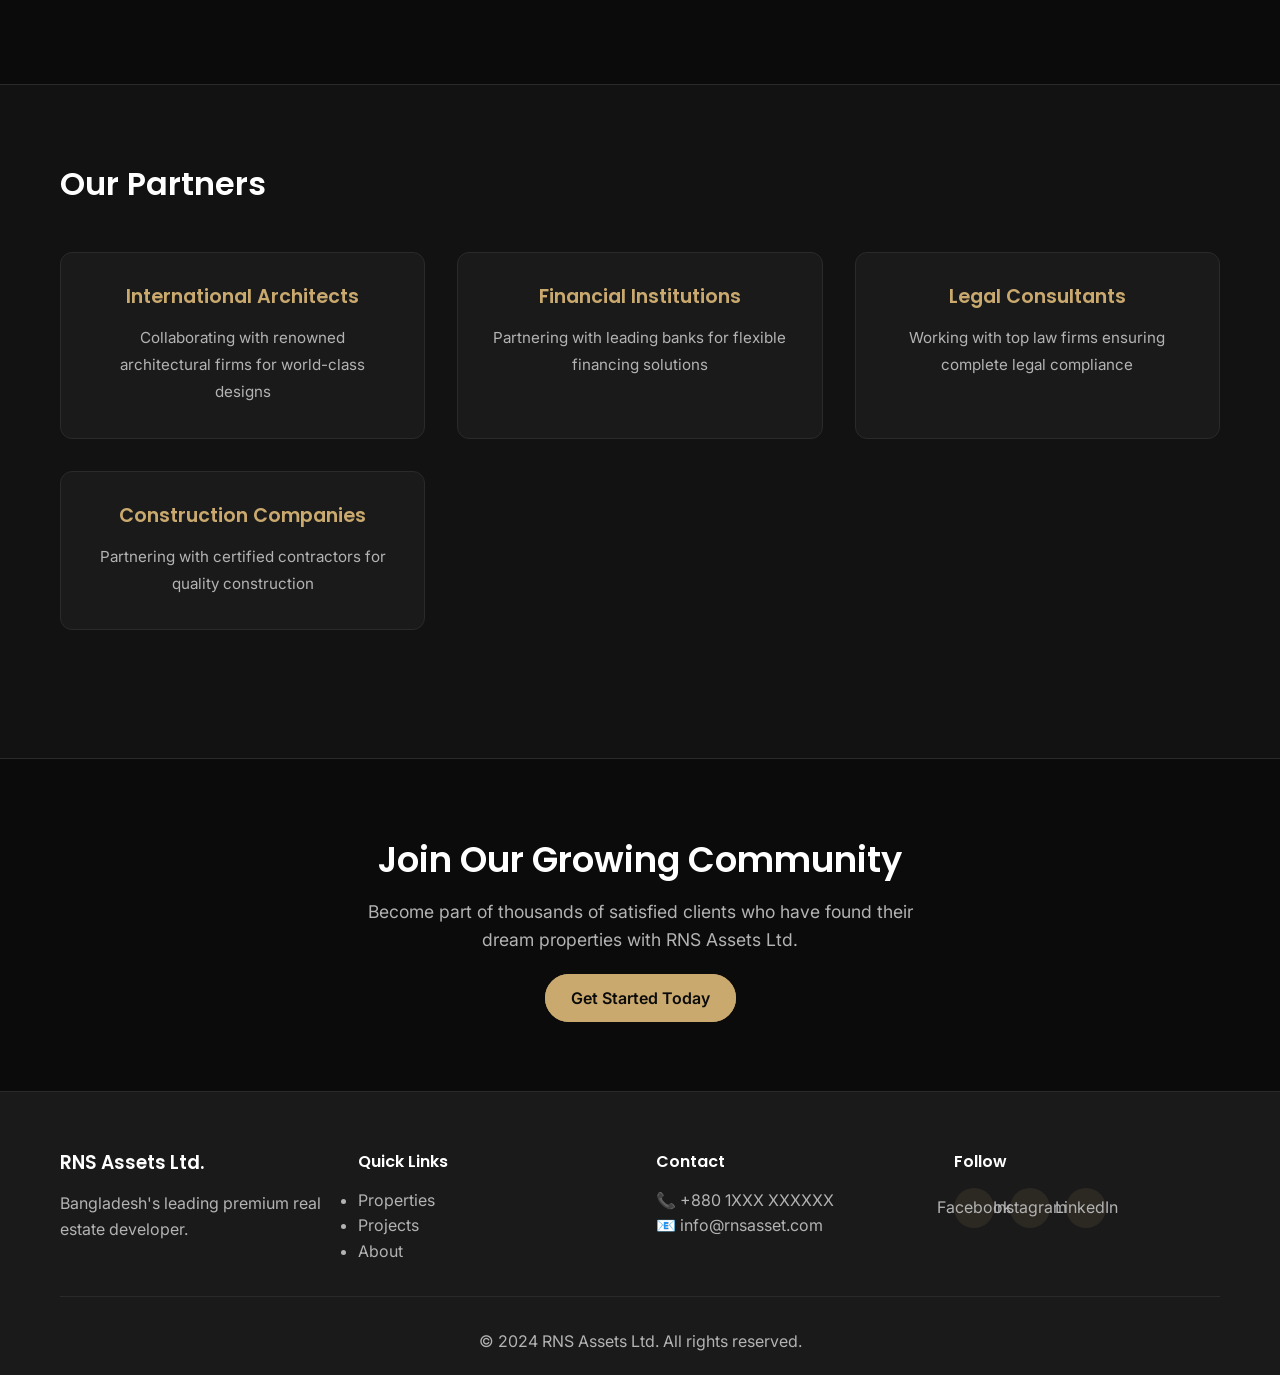
==== commit a7b91ecf: "add updated code" ====
--- a/about.html
+++ b/about.html
@@ -3,7 +3,7 @@
 <head>
     <meta charset="UTF-8">
     <meta name="viewport" content="width=device-width, initial-scale=1.0">
-    <title>About Us - RNS Asset Ltd.</title>
+    <title>About Us - RNS Assets Ltd.</title>
     <link rel="preconnect" href="https://fonts.googleapis.com">
     <link rel="preconnect" href="https://fonts.gstatic.com" crossorigin>
     <link href="https://fonts.googleapis.com/css2?family=Poppins:wght@300;400;500;600;700&family=Inter:wght@300;400;500;600&display=swap" rel="stylesheet">
@@ -138,7 +138,7 @@
     <nav class="navbar">
         <div class="container">
             <div class="nav-wrapper">
-                <div class="logo"><h1>RNS Asset</h1></div>
+                <a href="index.html" class="logo"><h1>RNS Assets Ltd.</h1></a>
                 <ul class="nav-menu" id="navMenu">
                     <li><a href="index.html">Home</a></li>
                     <li><a href="properties.html">Properties</a></li>
@@ -159,7 +159,7 @@
     <section style="background-color: var(--secondary-bg);">
         <div class="container">
             <div class="about-hero">
-                <h1>About RNS Asset Ltd.</h1>
+                <h1>About RNS Assets Ltd.</h1>
                 <p>
                     Transforming Bangladesh's real estate landscape with premium developments,
                     unwavering commitment to quality, and customer-centric excellence since our inception.
@@ -173,7 +173,7 @@
         <div class="container">
             <h2 class="page-title">Our Story</h2>
             <p style="color: var(--text-secondary); line-height: 1.9; font-size: 1.05rem; max-width: 800px;">
-                RNS Asset Ltd. was founded with a vision to revolutionize Bangladesh's real estate sector by delivering premium properties
+                RNS Assets Ltd. was founded with a vision to revolutionize Bangladesh's real estate sector by delivering premium properties
                 that combine luxury, sustainability, and affordability. Over the years, we've established ourselves as a trusted name in the industry,
                 known for our integrity, innovation, and customer focus.
             </p>
@@ -247,17 +247,17 @@
                 <div class="team-member">
                     <div class="team-member-avatar">👨‍💼</div>
                     <div class="team-member-info">
-                        <h4>Mr. Karim Ahmed</h4>
+                        <h4>Mr. X</h4>
                         <p>Chairman & Founder</p>
                         <p style="color: var(--text-secondary); font-size: 0.85rem; margin-top: 0.5rem;">
-                            30+ years in real estate
+                            15+ years in real estate
                         </p>
                     </div>
                 </div>
                 <div class="team-member">
-                    <div class="team-member-avatar">👩‍💼</div>
+                    <div class="team-member-avatar">👨‍💼</div>
                     <div class="team-member-info">
-                        <h4>Ms. Ayesha Khan</h4>
+                        <h4>Mr. Shourav</h4>
                         <p>Managing Director</p>
                         <p style="color: var(--text-secondary); font-size: 0.85rem; margin-top: 0.5rem;">
                             Project Management Expert
@@ -267,7 +267,7 @@
                 <div class="team-member">
                     <div class="team-member-avatar">👨‍💼</div>
                     <div class="team-member-info">
-                        <h4>Mr. Rajesh Kumar</h4>
+                        <h4>Mr. Y</h4>
                         <p>Chief Operating Officer</p>
                         <p style="color: var(--text-secondary); font-size: 0.85rem; margin-top: 0.5rem;">
                             Operations & Finance
@@ -277,7 +277,7 @@
                 <div class="team-member">
                     <div class="team-member-avatar">👩‍💼</div>
                     <div class="team-member-info">
-                        <h4>Dr. Samira Akter</h4>
+                        <h4>Mr. Z</h4>
                         <p>Head of Architecture</p>
                         <p style="color: var(--text-secondary); font-size: 0.85rem; margin-top: 0.5rem;">
                             Award-Winning Designer
@@ -347,7 +347,7 @@
         <div class="container">
             <h2 style="font-size: 2.2rem; margin-bottom: 1rem;">Join Our Growing Community</h2>
             <p style="color: var(--text-secondary); font-size: 1.1rem; margin-bottom: 2rem; max-width: 600px; margin-left: auto; margin-right: auto;">
-                Become part of thousands of satisfied clients who have found their dream properties with RNS Asset Ltd.
+                Become part of thousands of satisfied clients who have found their dream properties with RNS Assets Ltd.
             </p>
             <a href="contact.html" class="cta-button primary-btn">Get Started Today</a>
         </div>
@@ -358,7 +358,7 @@
         <div class="container">
             <div class="footer-grid">
                 <div class="footer-col">
-                    <h3>RNS Asset Ltd.</h3>
+                    <h3>RNS Assets Ltd.</h3>
                     <p>Bangladesh's leading premium real estate developer.</p>
                 </div>
                 <div class="footer-col">
@@ -384,7 +384,7 @@
                 </div>
             </div>
             <div class="footer-bottom">
-                <p>&copy; 2024 RNS Asset Ltd. All rights reserved.</p>
+                <p>&copy; 2024 RNS Assets Ltd. All rights reserved.</p>
             </div>
         </div>
     </footer>
--- a/styles.css
+++ b/styles.css
@@ -88,15 +88,20 @@
     letter-spacing: 1px;
 }
 
-.logo h1::after {
-    content: '';
-    display: inline-block;
-    width: 8px;
-    height: 8px;
-    background-color: var(--accent);
-    border-radius: 50%;
-    margin-left: 0.5rem;
-    vertical-align: middle;
+.logo {
+    text-decoration: none;
+    color: inherit;
+    transition: var(--transition);
+    display: flex;
+    align-items: center;
+}
+
+.logo:hover {
+    color: var(--accent);
+}
+
+.logo:hover h1 {
+    color: var(--accent);
 }
 
 .nav-menu {
@@ -293,10 +298,53 @@
     color: var(--text-secondary);
 }
 
-.properties-grid {
-    display: grid;
-    grid-template-columns: repeat(auto-fit, minmax(350px, 1fr));
+.properties-wrapper {
+    display: flex;
+    align-items: center;
+    gap: 1.5rem;
+    position: relative;
+}
+
+.properties-carousel {
+    display: flex;
     gap: 2rem;
+    overflow-x: hidden;
+    scroll-behavior: smooth;
+    flex: 1;
+    position: relative;
+}
+
+.property-card {
+    background-color: var(--card-bg);
+    border-radius: 20px;
+    overflow: hidden;
+    border: 1px solid var(--border-color);
+    transition: var(--transition);
+    min-width: 100%;
+    opacity: 0;
+    position: absolute;
+    left: 0;
+    box-shadow: 0 10px 30px rgba(0, 0, 0, 0.3);
+}
+
+.property-card.active {
+    opacity: 1;
+    position: relative;
+    min-width: 100%;
+    left: auto;
+}
+
+.property-indicators {
+    display: flex;
+    justify-content: center;
+    gap: 0.5rem;
+    margin-top: 1.5rem;
+}
+
+.property-card:hover {
+    transform: translateY(-15px);
+    border-color: var(--accent);
+    box-shadow: 0 30px 60px rgba(201, 169, 110, 0.3);
 }
 
 .property-card {
@@ -315,8 +363,8 @@
 
 .property-image {
     position: relative;
-    height: 280px;
-    background: linear-gradient(135deg, var(--primary-bg), var(--secondary-bg));
+    height: 350px;
+    background: linear-gradient(135deg, rgba(201, 169, 110, 0.1), rgba(201, 169, 110, 0.05));
     display: flex;
     align-items: center;
     justify-content: center;
@@ -324,27 +372,36 @@
 }
 
 .image-placeholder {
-    font-size: 4rem;
-    opacity: 0.8;
+    font-size: 6rem;
+    opacity: 0.9;
     transition: var(--transition);
 }
 
 .property-card:hover .image-placeholder {
-    transform: scale(1.1);
+    transform: scale(1.15) rotate(5deg);
+}
+    font-size: 6rem;
+    opacity: 0.9;
+    transition: var(--transition);
+}
+
+.property-card:hover .image-placeholder {
+    transform: scale(1.15) rotate(5deg);
 }
 
 .property-badge {
     position: absolute;
-    top: 1rem;
-    left: 1rem;
+    top: 1.5rem;
+    left: 1.5rem;
     background-color: var(--accent);
     color: var(--primary-bg);
-    padding: 0.5rem 1rem;
+    padding: 0.6rem 1.2rem;
     border-radius: 50px;
     font-size: 0.85rem;
-    font-weight: 600;
+    font-weight: 700;
     text-transform: uppercase;
     letter-spacing: 0.5px;
+    box-shadow: 0 5px 15px rgba(201, 169, 110, 0.3);
 }
 
 .property-badge.new {
@@ -352,43 +409,50 @@
 }
 
 .property-info {
-    padding: 1.5rem;
+    padding: 2rem;
 }
 
 .property-info h3 {
-    font-size: 1.3rem;
-    margin-bottom: 0.5rem;
+    font-size: 1.4rem;
+    margin-bottom: 0.8rem;
     color: var(--text-primary);
 }
 
 .location {
     color: var(--text-secondary);
-    font-size: 0.95rem;
+    font-size: 1rem;
     margin-bottom: 1.2rem;
+    display: flex;
+    align-items: center;
+    gap: 0.5rem;
 }
 
 .property-details {
-    display: flex;
-    justify-content: space-around;
+    display: grid;
+    grid-template-columns: repeat(3, 1fr);
     gap: 1rem;
-    padding: 1rem 0;
+    padding: 1.5rem 0;
     border-top: 1px solid var(--border-color);
     border-bottom: 1px solid var(--border-color);
-    margin-bottom: 1rem;
-    font-size: 0.9rem;
+    margin-bottom: 1.5rem;
+    text-align: center;
+}
+
+.property-details span {
+    color: var(--text-secondary);
+    font-size: 0.95rem;
     font-weight: 600;
-    color: var(--text-secondary);
-    text-align: center;
 }
 
 .property-footer {
     display: flex;
     justify-content: space-between;
     align-items: center;
+    gap: 1rem;
 }
 
 .price {
-    font-size: 1.3rem;
+    font-size: 1.5rem;
     font-weight: 700;
     color: var(--accent);
 }
@@ -396,7 +460,18 @@
 .view-btn {
     color: var(--accent);
     font-weight: 600;
-    font-size: 0.95rem;
+    font-size: 1rem;
+    transition: var(--transition);
+    padding: 0.6rem 1.2rem;
+    border: 2px solid var(--accent);
+    border-radius: 50px;
+}
+
+.view-btn:hover {
+    background-color: var(--accent);
+    color: var(--primary-bg);
+    transform: translateX(5px);
+}
     transition: var(--transition);
 }
 
@@ -473,6 +548,66 @@
     display: grid;
     grid-template-columns: repeat(auto-fit, minmax(320px, 1fr));
     gap: 2rem;
+}
+
+.testimonials-wrapper {
+    display: flex;
+    align-items: center;
+    gap: 1.5rem;
+    position: relative;
+}
+
+.carousel-btn {
+    background-color: var(--accent);
+    color: var(--primary-bg);
+    border: none;
+    width: 50px;
+    height: 50px;
+    border-radius: 50%;
+    font-size: 1.5rem;
+    cursor: pointer;
+    transition: var(--transition);
+    flex-shrink: 0;
+    display: flex;
+    align-items: center;
+    justify-content: center;
+}
+
+.carousel-btn:hover {
+    background-color: var(--accent-hover);
+    transform: scale(1.1);
+}
+
+.testimonials-carousel {
+    display: flex;
+    gap: 2rem;
+    overflow-x: hidden;
+    scroll-behavior: smooth;
+    flex: 1;
+}
+
+.testimonial-card {
+    background-color: var(--card-bg);
+    padding: 2rem;
+    border-radius: 12px;
+    border: 1px solid var(--border-color);
+    transition: var(--transition);
+    min-width: 100%;
+    opacity: 0;
+    position: absolute;
+    left: 0;
+}
+
+.testimonial-card.active {
+    opacity: 1;
+    position: relative;
+    min-width: 100%;
+    left: auto;
+}
+
+.testimonials-carousel {
+    position: relative;
+    overflow: visible;
 }
 
 .testimonial-card {
@@ -721,6 +856,36 @@
    RESPONSIVE DESIGN
    ==================================== */
 
+/* Large Tablets & Small Desktops */
+@media (max-width: 1024px) {
+    .hero-title {
+        font-size: 2.5rem;
+    }
+
+    .search-bar {
+        gap: 0.75rem;
+    }
+
+    .properties-grid {
+        grid-template-columns: repeat(auto-fit, minmax(300px, 1fr));
+    }
+
+    .features-grid {
+        grid-template-columns: repeat(2, 1fr);
+    }
+
+    .testimonials-wrapper {
+        gap: 1rem;
+    }
+
+    .carousel-btn {
+        width: 45px;
+        height: 45px;
+        font-size: 1.2rem;
+    }
+}
+
+/* Tablets */
 @media (max-width: 768px) {
     .nav-menu {
         display: none;
@@ -730,6 +895,10 @@
         display: flex;
     }
 
+    .hero {
+        padding: 60px 0 40px;
+    }
+
     .hero-title {
         font-size: 2rem;
     }
@@ -740,24 +909,74 @@
 
     .search-bar {
         flex-direction: column;
+        padding: 1rem;
     }
 
     .search-bar input,
     .search-bar select,
     .search-bar button {
         width: 100%;
+        padding: 0.7rem;
     }
 
     .section-header h2 {
         font-size: 1.8rem;
     }
 
+    .section-header p {
+        font-size: 0.95rem;
+    }
+
     .cta-section h2 {
         font-size: 1.5rem;
     }
 
+    .cta-section p {
+        font-size: 1rem;
+    }
+
     .properties-grid {
         grid-template-columns: 1fr;
+    }
+
+    .properties-wrapper {
+        gap: 0.5rem;
+    }
+
+    .carousel-btn {
+        width: 40px;
+        height: 40px;
+        font-size: 1rem;
+    }
+
+    .property-card {
+        padding: 1.5rem;
+    }
+
+    .property-indicators {
+        margin-top: 1rem;
+    }
+
+    .features-grid {
+        grid-template-columns: 1fr;
+    }
+
+    .testimonials-wrapper {
+        gap: 0.5rem;
+    }
+
+    .carousel-btn {
+        width: 40px;
+        height: 40px;
+        font-size: 1rem;
+    }
+
+    .testimonial-card {
+        padding: 1.5rem;
+    }
+
+    .testimonial-indicators {
+        margin-top: 1rem;
     }
 
     .floating-cta {
@@ -770,38 +989,263 @@
         height: 50px;
         font-size: 1.2rem;
     }
-}
-
+
+    .primary-btn {
+        padding: 0.7rem 1.2rem;
+        font-size: 0.95rem;
+    }
+
+    .secondary-btn {
+        padding: 0.7rem 1.2rem;
+        font-size: 0.95rem;
+    }
+}
+
+/* Mobile Devices */
 @media (max-width: 480px) {
+    .container {
+        padding: 0 15px;
+    }
+
     .hero {
-        min-height: 80vh;
-        padding: 80px 0 60px;
+        min-height: 70vh;
+        padding: 60px 0 40px;
     }
 
     .hero-title {
         font-size: 1.5rem;
+        margin-bottom: 0.8rem;
+    }
+
+    .hero-subtitle {
+        font-size: 0.9rem;
+        margin-bottom: 1.5rem;
+    }
+
+    .search-bar {
+        flex-direction: column;
+        padding: 1rem;
+        gap: 0.5rem;
+    }
+
+    .search-bar input,
+    .search-bar select,
+    .search-bar button {
+        width: 100%;
+        padding: 0.6rem;
+        font-size: 0.9rem;
     }
 
     .section-header h2 {
         font-size: 1.5rem;
+        margin-bottom: 0.5rem;
+    }
+
+    .section-header p {
+        font-size: 0.9rem;
+    }
+
+    .properties-grid {
+        grid-template-columns: 1fr;
+        gap: 1.5rem;
+    }
+
+    .properties-wrapper {
+        flex-direction: column;
+        gap: 1rem;
+    }
+
+    .property-card {
+        margin-bottom: 0;
+        min-width: 100%;
+    }
+
+    .property-image {
+        height: 200px;
+    }
+
+    .property-indicators {
+        margin-top: 1rem;
     }
 
     .features-grid {
         grid-template-columns: 1fr;
+        gap: 1rem;
+    }
+
+    .feature-card {
+        padding: 1.5rem 1rem;
+    }
+
+    .feature-icon {
+        font-size: 2rem;
+        width: 50px;
+        height: 50px;
+    }
+
+    .testimonials-wrapper {
+        flex-direction: column;
+        gap: 1rem;
+    }
+
+    .carousel-btn {
+        width: 40px;
+        height: 40px;
+        font-size: 0.9rem;
+    }
+
+    .testimonial-card {
+        padding: 1.2rem;
+        min-width: 100%;
+    }
+
+    .testimonial-card.active {
+        min-width: 100%;
+    }
+
+    .stars {
+        font-size: 0.9rem;
+        letter-spacing: 0px;
+    }
+
+    .testimonial-card p {
+        font-size: 0.9rem;
+        line-height: 1.6;
+    }
+
+    .client-info h4 {
+        font-size: 0.95rem;
+    }
+
+    .client-info p {
+        font-size: 0.85rem;
+    }
+
+    .cta-section {
+        padding: 60px 0;
+    }
+
+    .cta-section h2 {
+        font-size: 1.3rem;
+        margin-bottom: 0.8rem;
+    }
+
+    .cta-section p {
+        font-size: 0.95rem;
+        margin-bottom: 1.5rem;
+    }
+
+    .cta-buttons {
+        gap: 0.75rem;
+    }
+
+    .faq-container {
+        max-width: 100%;
+    }
+
+    .faq-item {
+        padding: 1rem;
+        margin-bottom: 0.75rem;
+    }
+
+    .faq-question {
+        font-size: 0.95rem;
+    }
+
+    .faq-answer {
+        font-size: 0.9rem;
     }
 
     .nav-wrapper {
-        gap: 1rem;
+        gap: 0.5rem;
+        flex-wrap: wrap;
     }
 
     .primary-btn {
         padding: 0.6rem 1rem;
+        font-size: 0.85rem;
+    }
+
+    .secondary-btn {
+        padding: 0.6rem 1rem;
+        font-size: 0.85rem;
+    }
+
+    .floating-cta {
+        bottom: 15px;
+        right: 15px;
+        gap: 0.75rem;
+    }
+
+    .floating-btn {
+        width: 45px;
+        height: 45px;
+        font-size: 1.1rem;
+    }
+
+    .footer-grid {
+        grid-template-columns: 1fr;
+        gap: 1.5rem;
+    }
+
+    .footer-col h3,
+    .footer-col h4 {
+        font-size: 1rem;
+    }
+
+    .footer-col p {
         font-size: 0.9rem;
     }
 }
 
-/* Animations */
-@keyframes slideInUp {
+/* Extra Small Devices */
+@media (max-width: 360px) {
+    .hero-title {
+        font-size: 1.3rem;
+    }
+
+    .section-header h2 {
+        font-size: 1.3rem;
+    }
+
+    .search-bar button {
+        font-size: 0.8rem;
+        padding: 0.5rem;
+    }
+
+    .primary-btn {
+        padding: 0.5rem 0.8rem;
+        font-size: 0.8rem;
+    }
+
+    .floating-btn {
+        width: 40px;
+        height: 40px;
+        font-size: 1rem;
+    }
+}
+
+.testimonial-indicators {
+    display: flex;
+    justify-content: center;
+    gap: 0.5rem;
+    margin-top: 1.5rem;
+}
+
+.indicator {
+    width: 10px;
+    height: 10px;
+    border-radius: 50%;
+    background-color: var(--border-color);
+    cursor: pointer;
+    transition: var(--transition);
+}
+
+.indicator.active {
+    background-color: var(--accent);
+    width: 30px;
+    border-radius: 5px;
+}
     from {
         opacity: 0;
         transform: translateY(30px);
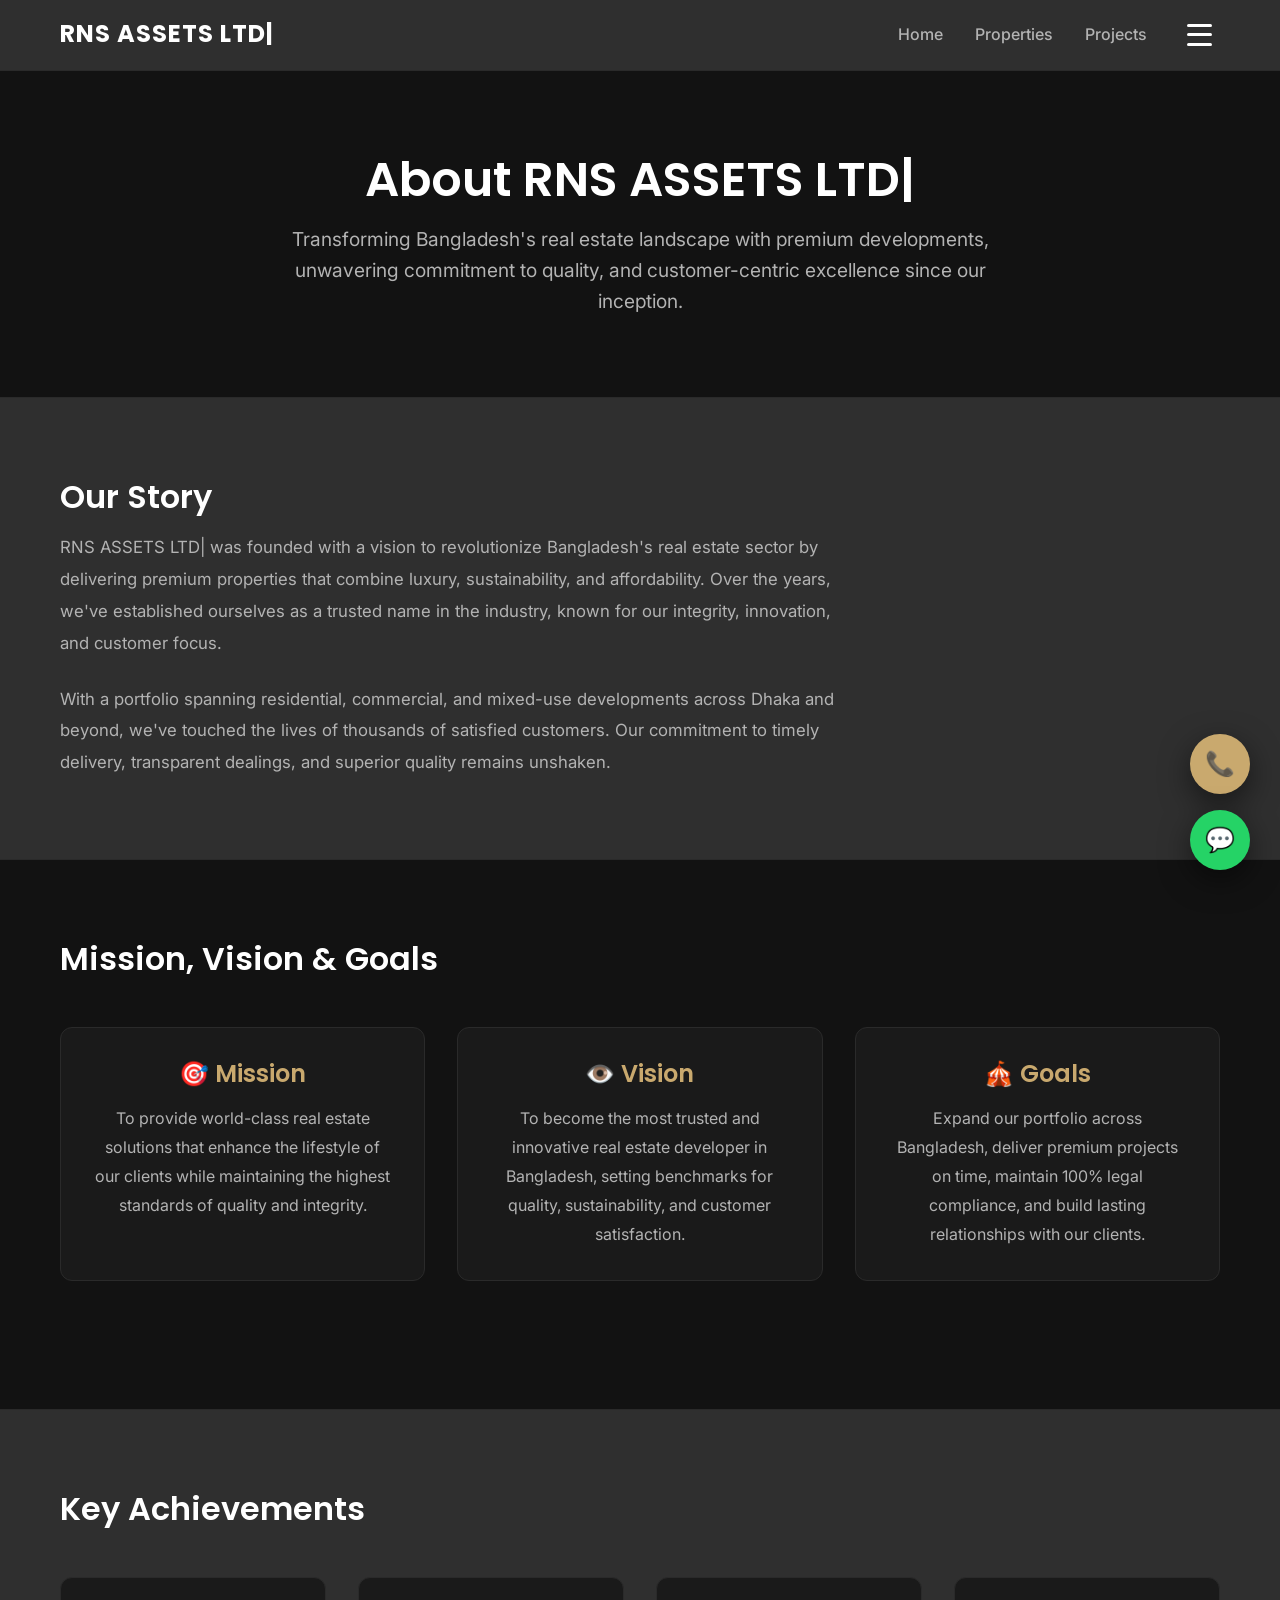
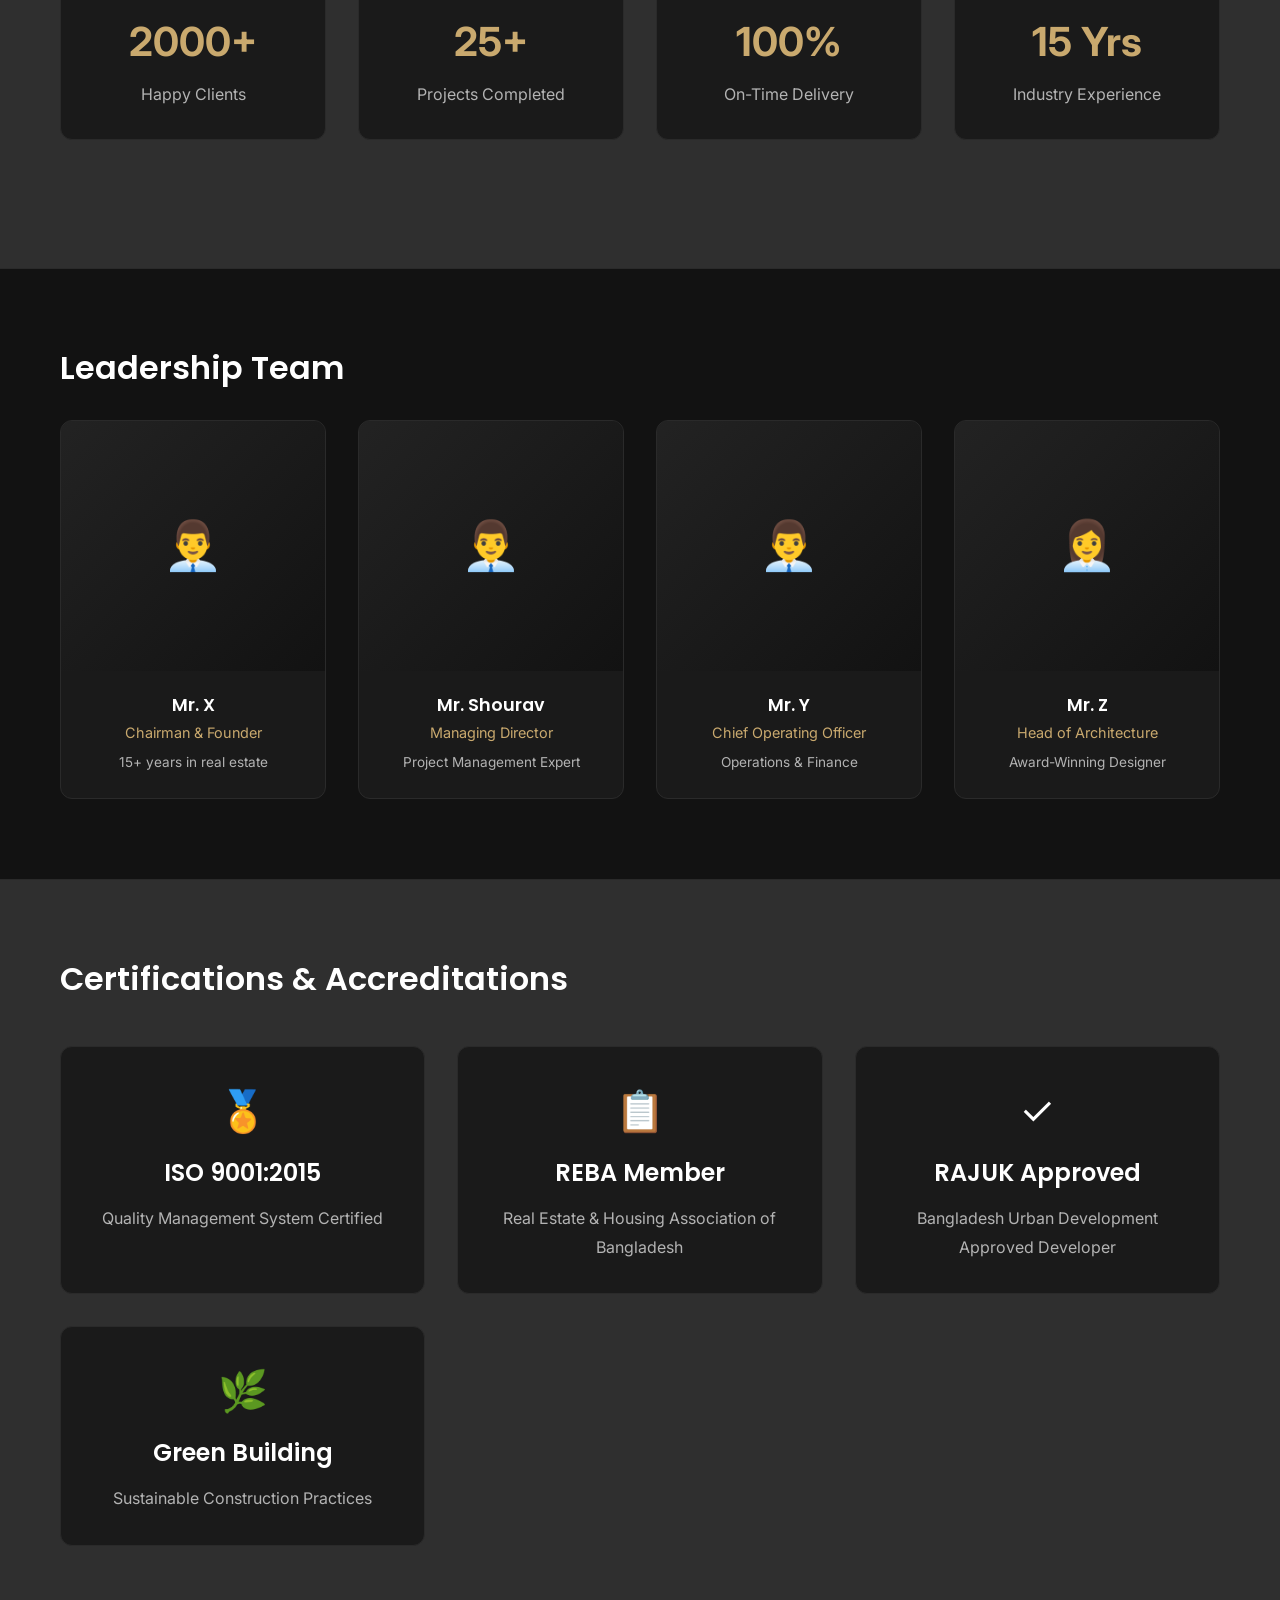
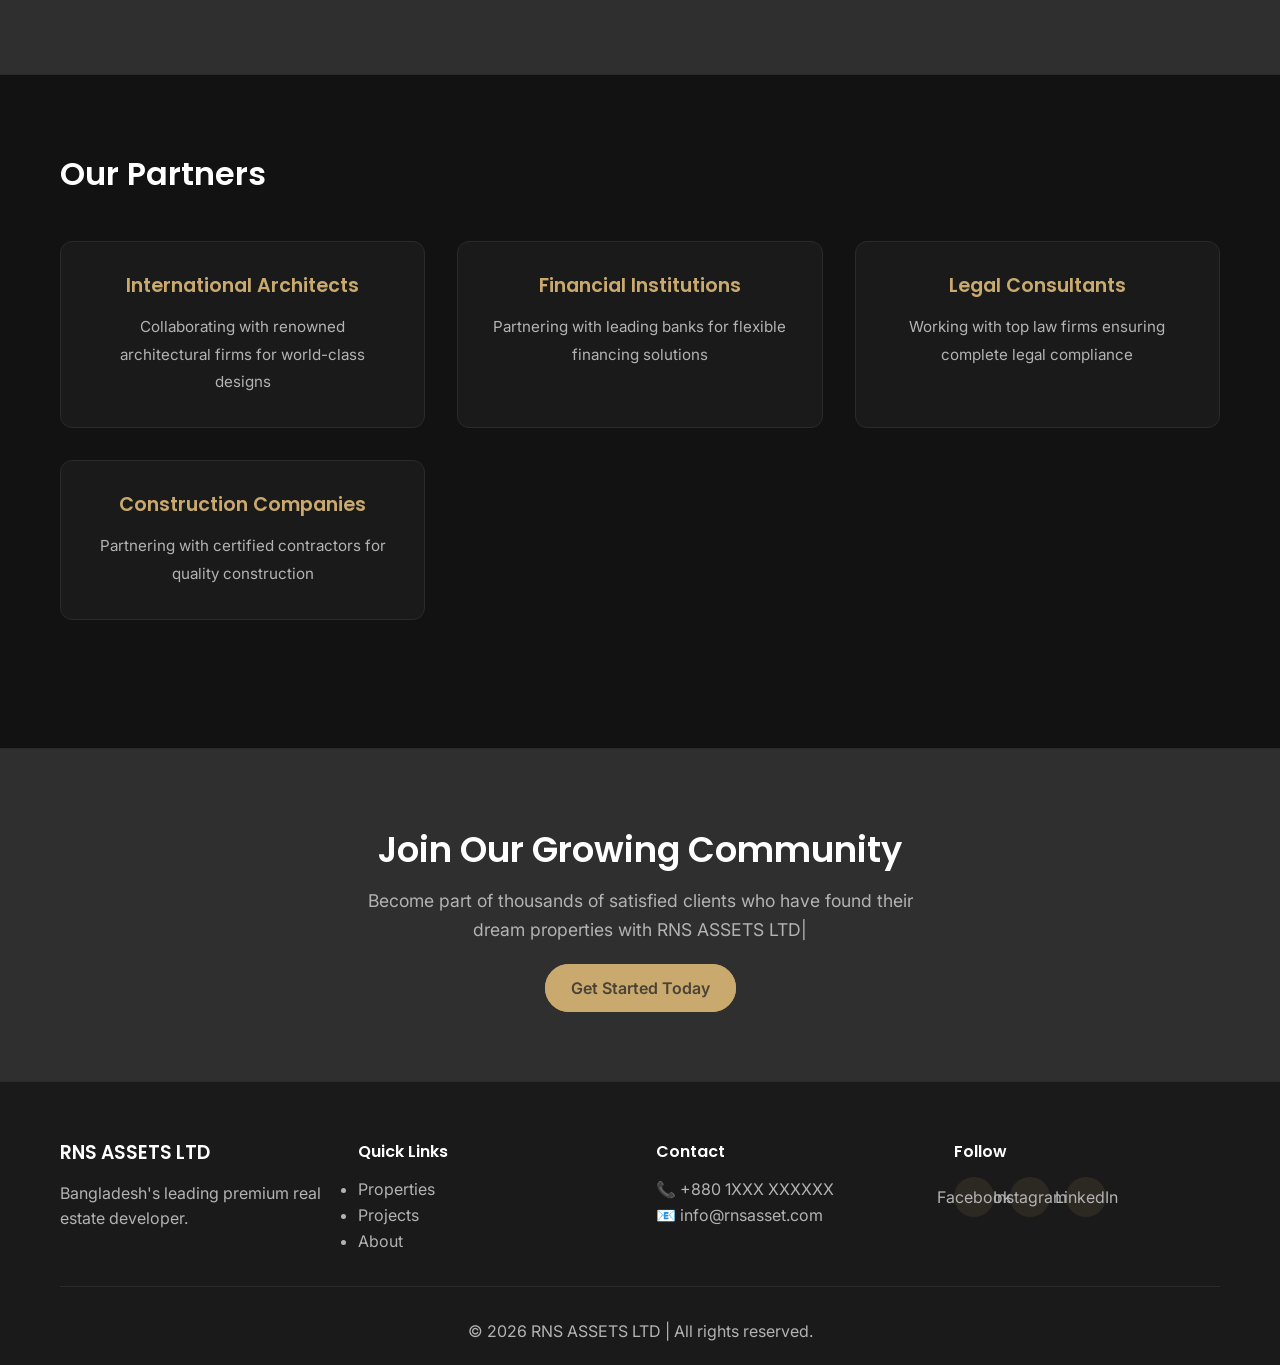
==== commit 320e05df: "add updated code" ====
--- a/about.html
+++ b/about.html
@@ -3,7 +3,7 @@
 <head>
     <meta charset="UTF-8">
     <meta name="viewport" content="width=device-width, initial-scale=1.0">
-    <title>About Us - RNS Assets Ltd.</title>
+    <title>About Us - RNS ASSETS LTD|</title>
     <link rel="preconnect" href="https://fonts.googleapis.com">
     <link rel="preconnect" href="https://fonts.gstatic.com" crossorigin>
     <link href="https://fonts.googleapis.com/css2?family=Poppins:wght@300;400;500;600;700&family=Inter:wght@300;400;500;600&display=swap" rel="stylesheet">
@@ -138,16 +138,19 @@
     <nav class="navbar">
         <div class="container">
             <div class="nav-wrapper">
-                <a href="index.html" class="logo"><h1>RNS Assets Ltd.</h1></a>
+                <a href="index.html" class="logo"><h1>RNS ASSETS LTD|</h1></a>
                 <ul class="nav-menu" id="navMenu">
                     <li><a href="index.html">Home</a></li>
                     <li><a href="properties.html">Properties</a></li>
                     <li><a href="projects.html">Projects</a></li>
+                </ul>
+                <ul class="nav-menu-hidden" id="navMenuHidden">
+                    <li><a href="career.html">Career</a></li>
+                    <li><a href="news-events.html">News & Events</a></li>
                     <li><a href="about.html" class="active">About</a></li>
                     <li><a href="services.html">Services</a></li>
                     <li><a href="contact.html">Contact</a></li>
                 </ul>
-                <button class="cta-button primary-btn">📞 +880 1XXX XXXXX</button>
                 <div class="hamburger" id="hamburger">
                     <span></span><span></span><span></span>
                 </div>
@@ -159,7 +162,7 @@
     <section style="background-color: var(--secondary-bg);">
         <div class="container">
             <div class="about-hero">
-                <h1>About RNS Assets Ltd.</h1>
+                <h1>About RNS ASSETS LTD|</h1>
                 <p>
                     Transforming Bangladesh's real estate landscape with premium developments,
                     unwavering commitment to quality, and customer-centric excellence since our inception.
@@ -173,7 +176,7 @@
         <div class="container">
             <h2 class="page-title">Our Story</h2>
             <p style="color: var(--text-secondary); line-height: 1.9; font-size: 1.05rem; max-width: 800px;">
-                RNS Assets Ltd. was founded with a vision to revolutionize Bangladesh's real estate sector by delivering premium properties
+                RNS ASSETS LTD| was founded with a vision to revolutionize Bangladesh's real estate sector by delivering premium properties
                 that combine luxury, sustainability, and affordability. Over the years, we've established ourselves as a trusted name in the industry,
                 known for our integrity, innovation, and customer focus.
             </p>
@@ -347,7 +350,7 @@
         <div class="container">
             <h2 style="font-size: 2.2rem; margin-bottom: 1rem;">Join Our Growing Community</h2>
             <p style="color: var(--text-secondary); font-size: 1.1rem; margin-bottom: 2rem; max-width: 600px; margin-left: auto; margin-right: auto;">
-                Become part of thousands of satisfied clients who have found their dream properties with RNS Assets Ltd.
+                Become part of thousands of satisfied clients who have found their dream properties with RNS ASSETS LTD|
             </p>
             <a href="contact.html" class="cta-button primary-btn">Get Started Today</a>
         </div>
@@ -358,7 +361,7 @@
         <div class="container">
             <div class="footer-grid">
                 <div class="footer-col">
-                    <h3>RNS Assets Ltd.</h3>
+                    <h3>RNS ASSETS LTD</h3>
                     <p>Bangladesh's leading premium real estate developer.</p>
                 </div>
                 <div class="footer-col">
@@ -384,7 +387,7 @@
                 </div>
             </div>
             <div class="footer-bottom">
-                <p>&copy; 2024 RNS Assets Ltd. All rights reserved.</p>
+                <p>&copy; 2026 RNS ASSETS LTD | All rights reserved.</p>
             </div>
         </div>
     </footer>
--- a/styles.css
+++ b/styles.css
@@ -1,11 +1,11 @@
 /* ====================================
    DARK LUXURY REAL ESTATE THEME
-   RNS Asset Ltd. - Bangladesh
+   RNS ASSETS LTD - Bangladesh
    ==================================== */
 
 /* CSS Variables */
 :root {
-    --primary-bg: #0B0B0B;
+    --primary-bg: #252525c6;
     --secondary-bg: #121212;
     --card-bg: #1A1A1A;
     --text-primary: #FFFFFF;
@@ -109,6 +109,40 @@
     list-style: none;
     gap: 2rem;
     flex: 1;
+    justify-content: flex-end;
+    min-width: 0;
+}
+
+.nav-menu-hidden {
+    display: none;
+    list-style: none;
+    flex-direction: column;
+    gap: 1rem;
+    background-color: var(--card-bg);
+    position: absolute;
+    top: 70px;
+    right: 20px;
+    border: 1px solid var(--border-color);
+    border-radius: 12px;
+    padding: 1.5rem;
+    z-index: 999;
+    min-width: 220px;
+    box-shadow: 0 10px 40px rgba(0, 0, 0, 0.5);
+}
+
+.nav-menu-hidden.active {
+    display: flex;
+}
+
+.nav-menu-hidden a {
+    color: var(--text-secondary);
+    font-weight: 500;
+    transition: var(--transition);
+    padding: 0.5rem 0;
+}
+
+.nav-menu-hidden a:hover {
+    color: var(--accent);
 }
 
 .nav-menu a {
@@ -148,6 +182,7 @@
     transition: var(--transition);
     border: 2px solid var(--accent);
     white-space: nowrap;
+    flex-shrink: 0;
 }
 
 .primary-btn:hover {
@@ -173,10 +208,14 @@
 }
 
 .hamburger {
-    display: none;
+    display: flex;
     flex-direction: column;
     gap: 0.4rem;
     cursor: pointer;
+    position: relative;
+    z-index: 1001;
+    padding: 0.5rem;
+    margin-left: auto;
 }
 
 .hamburger span {
@@ -185,6 +224,19 @@
     background-color: var(--text-primary);
     border-radius: 2px;
     transition: var(--transition);
+    display: block;
+}
+
+.hamburger.active span:nth-child(1) {
+    transform: rotate(45deg) translate(10px, 10px);
+}
+
+.hamburger.active span:nth-child(2) {
+    opacity: 0;
+}
+
+.hamburger.active span:nth-child(3) {
+    transform: rotate(-45deg) translate(8px, -8px);
 }
 
 /* ====================================
@@ -377,17 +429,19 @@
     transition: var(--transition);
 }
 
-.property-card:hover .image-placeholder {
+.property-image img {
+    width: 100%;
+    height: 100%;
+    object-fit: cover;
+    display: block;
+    transition: var(--transition);
+}
+
+.property-card:hover .image-placeholder,
+.property-card:hover .property-image img {
     transform: scale(1.15) rotate(5deg);
 }
-    font-size: 6rem;
-    opacity: 0.9;
-    transition: var(--transition);
-}
-
-.property-card:hover .image-placeholder {
-    transform: scale(1.15) rotate(5deg);
-}
+
 
 .property-badge {
     position: absolute;
@@ -637,6 +691,27 @@
     font-style: italic;
 }
 
+.client-avatar {
+    width: 80px;
+    height: 80px;
+    border-radius: 50%;
+    overflow: hidden;
+    margin: 0 auto 1.5rem;
+    border: 3px solid var(--accent);
+    flex-shrink: 0;
+}
+
+.client-avatar img {
+    width: 100%;
+    height: 100%;
+    object-fit: cover;
+    display: block;
+}
+
+.client-info {
+    text-align: center;
+}
+
 .client-info h4 {
     color: var(--text-primary);
     margin-bottom: 0.3rem;
@@ -891,7 +966,11 @@
         display: none;
     }
 
-    .hamburger {
+    .nav-menu-hidden {
+        display: none;
+    }
+
+    .nav-menu-hidden.active {
         display: flex;
     }
 
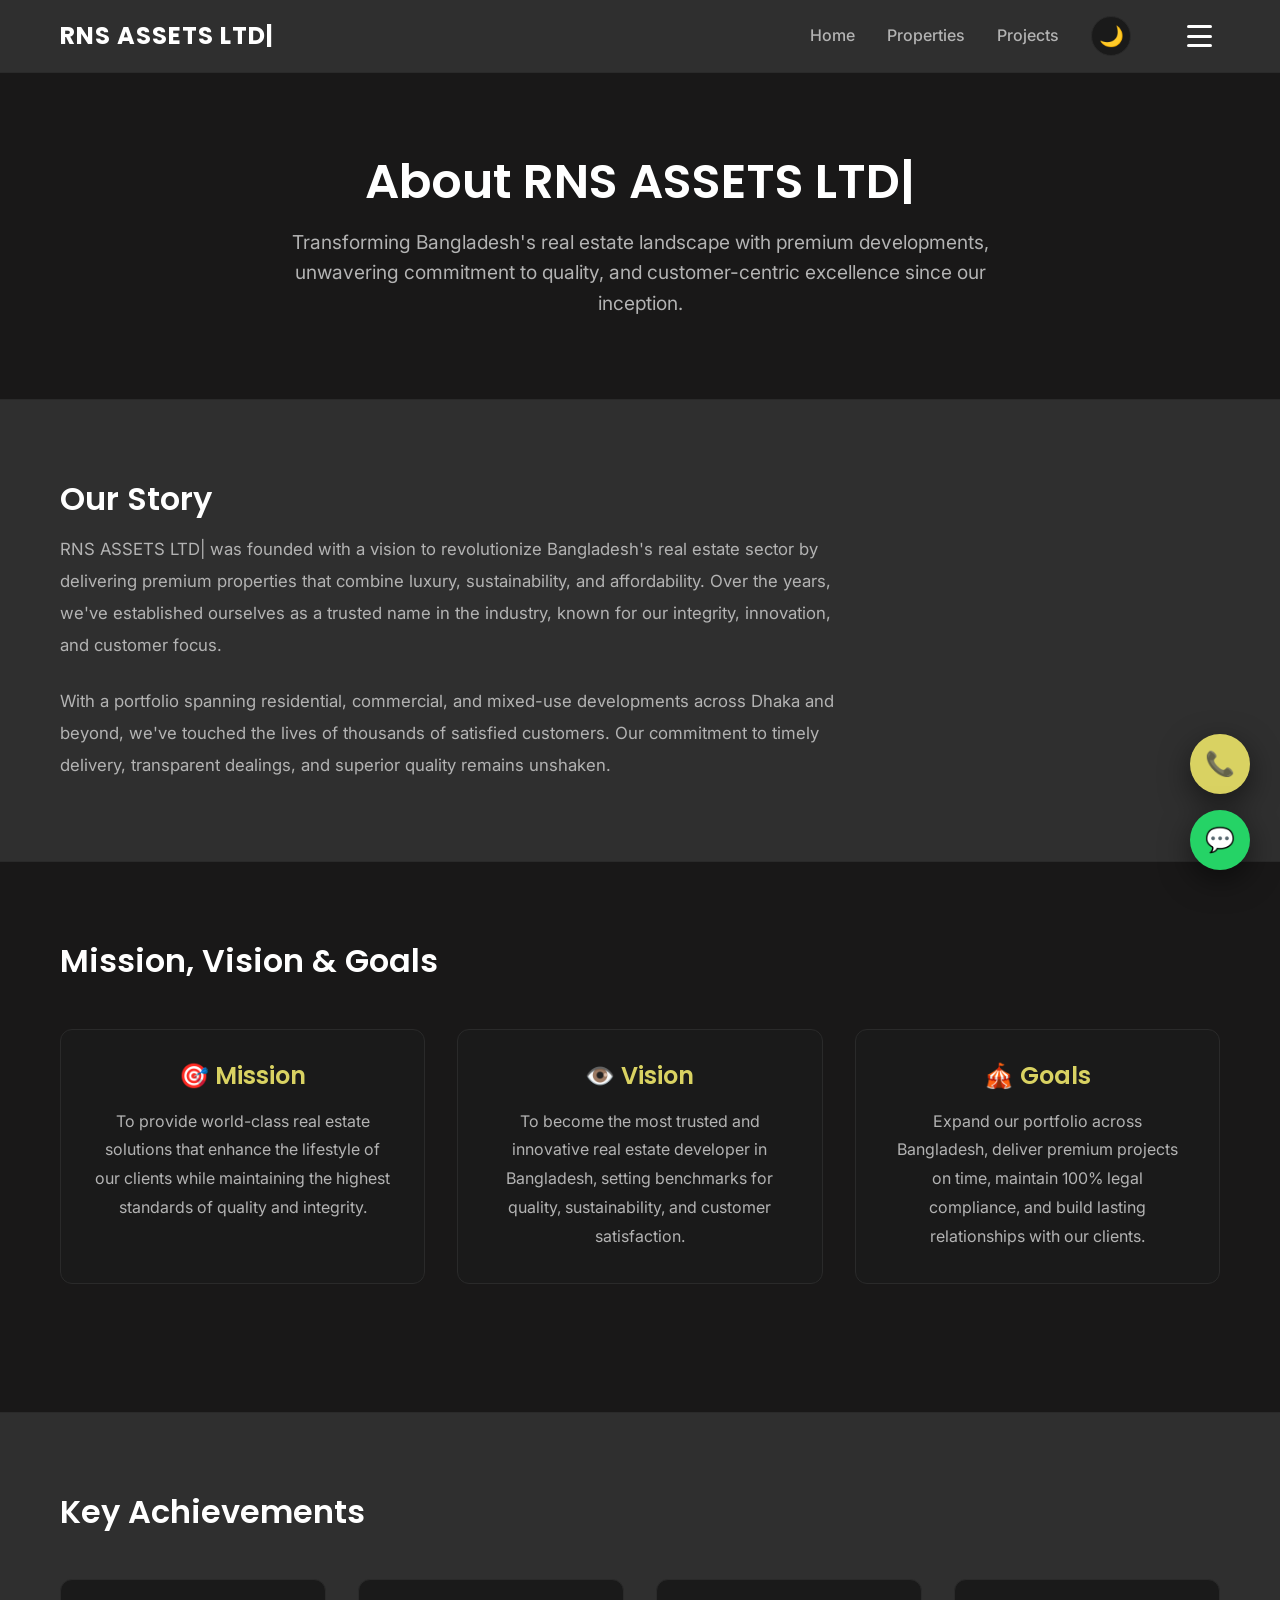
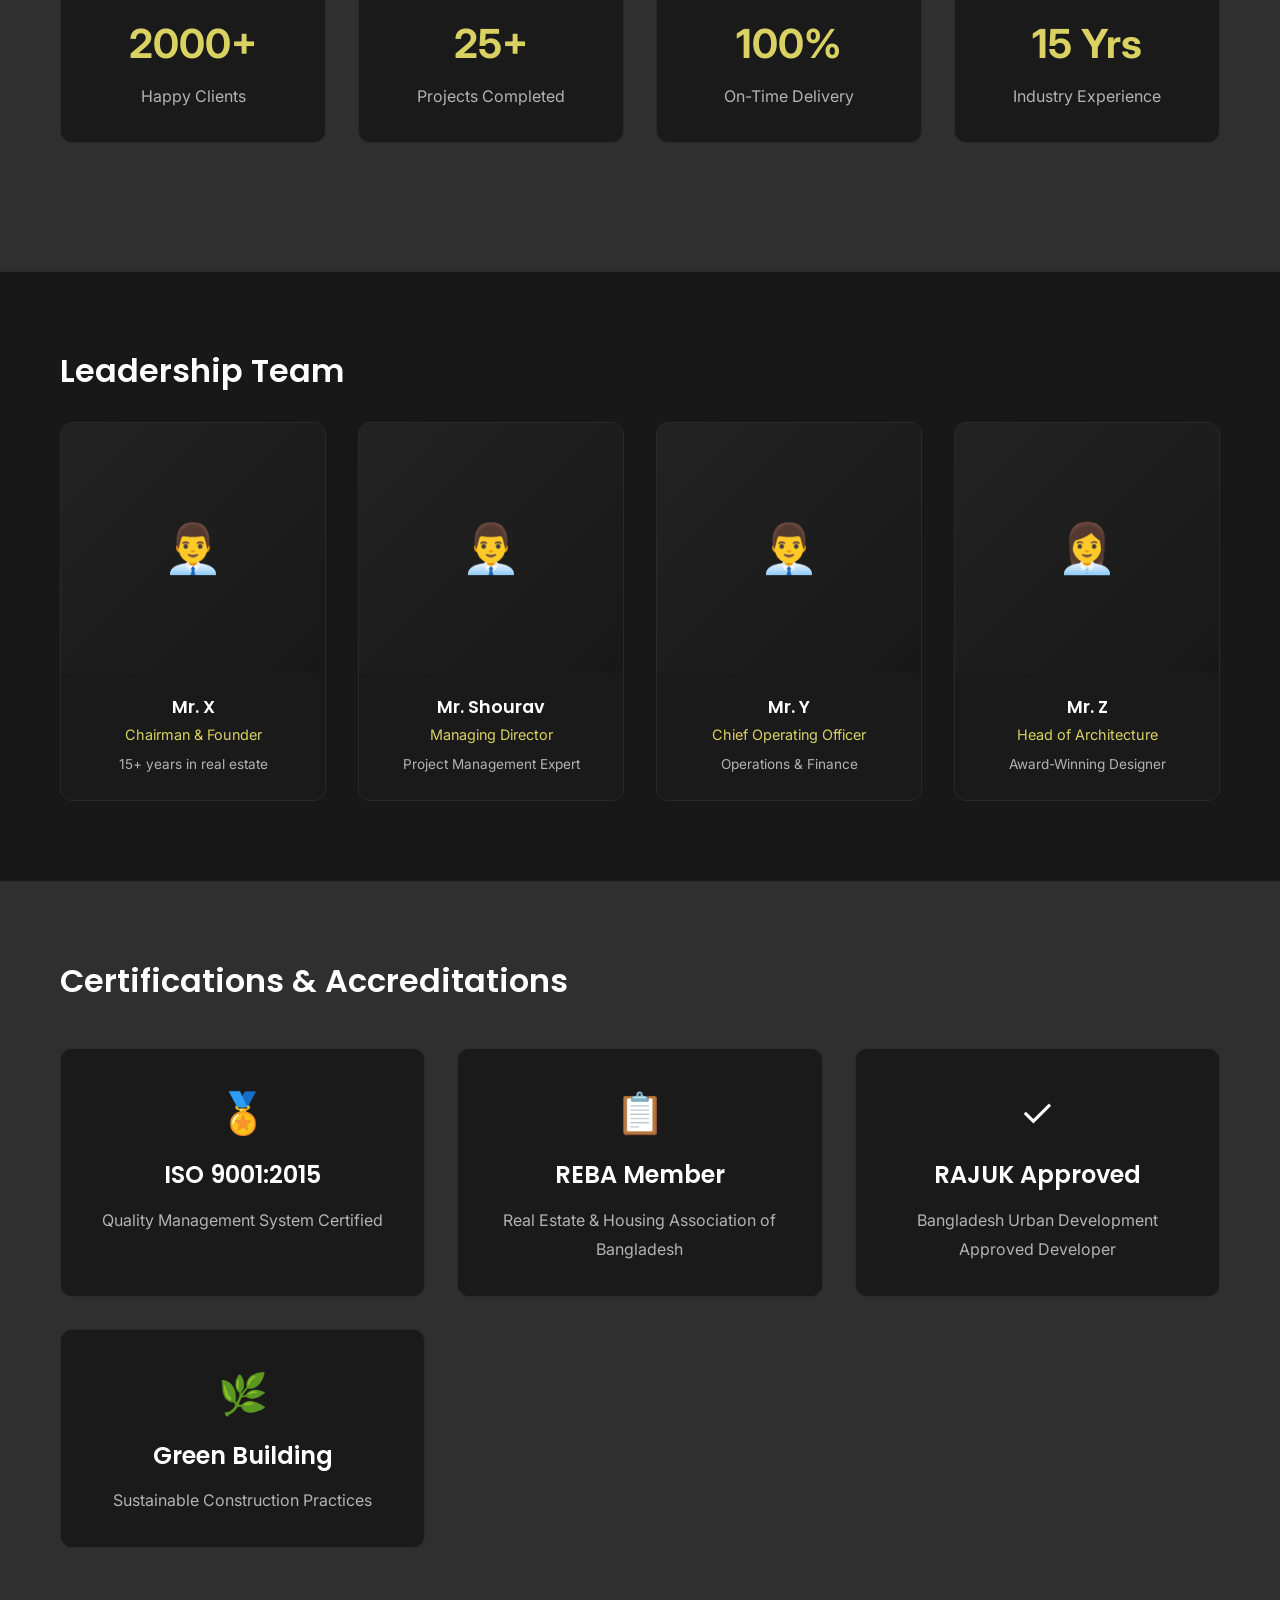
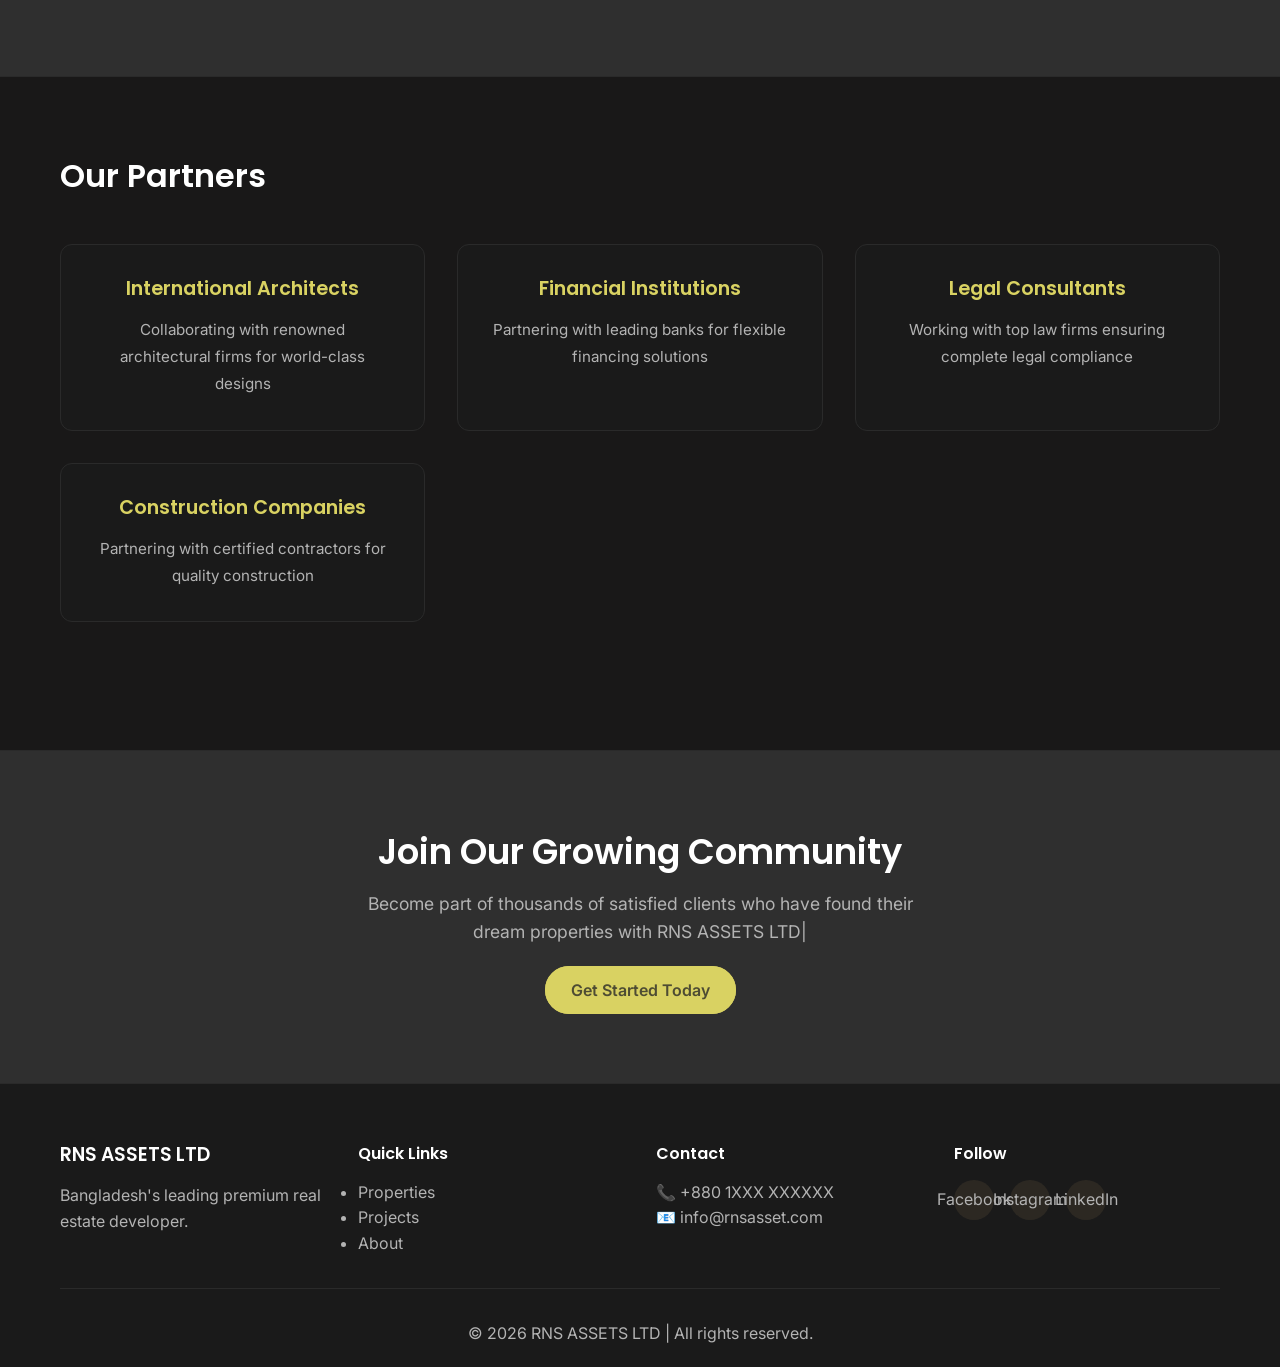
==== commit cc05ff99: "add updated code" ====
--- a/about.html
+++ b/about.html
@@ -151,6 +151,9 @@
                     <li><a href="services.html">Services</a></li>
                     <li><a href="contact.html">Contact</a></li>
                 </ul>
+                <button id="themeToggle" class="theme-toggle" aria-label="Toggle theme">
+                    <span class="theme-icon">🌙</span>
+                </button>
                 <div class="hamburger" id="hamburger">
                     <span></span><span></span><span></span>
                 </div>
--- a/styles.css
+++ b/styles.css
@@ -6,14 +6,26 @@
 /* CSS Variables */
 :root {
     --primary-bg: #252525c6;
-    --secondary-bg: #121212;
+    --secondary-bg: #191818;
     --card-bg: #1A1A1A;
     --text-primary: #FFFFFF;
     --text-secondary: #B3B3B3;
+    --accent: #d9d262;
+    --accent-hover: #d2d496;
+    --border-color: #2A2A2A;
+    --transition: all 0.3s ease;
+}
+
+/* Light Mode Theme */
+body.light-mode {
+    --primary-bg: #FFFFFF;
+    --secondary-bg: #F5F5F5;
+    --card-bg: #FFFFFF;
+    --text-primary: #111111;
+    --text-secondary: #555555;
     --accent: #C9A96E;
     --accent-hover: #D4B896;
-    --border-color: #2A2A2A;
-    --transition: all 0.3s ease;
+    --border-color: #E0E0E0;
 }
 
 /* Reset & Base Styles */
@@ -240,6 +252,49 @@
 }
 
 /* ====================================
+   THEME TOGGLE
+   ==================================== */
+
+.theme-toggle {
+    display: flex;
+    align-items: center;
+    justify-content: center;
+    width: 40px;
+    height: 40px;
+    border-radius: 50%;
+    background-color: var(--card-bg);
+    border: 1px solid var(--border-color);
+    cursor: pointer;
+    transition: var(--transition);
+    color: var(--text-primary);
+    font-size: 20px;
+    padding: 0;
+    margin-right: 1rem;
+    z-index: 1000;
+}
+
+.theme-toggle:hover {
+    background-color: var(--accent);
+    color: #0B0B0B;
+    transform: scale(1.1);
+    box-shadow: 0 5px 15px rgba(201, 169, 110, 0.3);
+}
+
+.theme-toggle:active {
+    transform: scale(0.95);
+}
+
+.theme-icon {
+    display: inline-block;
+    transition: transform 0.3s ease;
+    line-height: 1;
+}
+
+.theme-toggle:hover .theme-icon {
+    transform: rotate(20deg);
+}
+
+/* ====================================
    HERO SECTION
    ==================================== */
 
